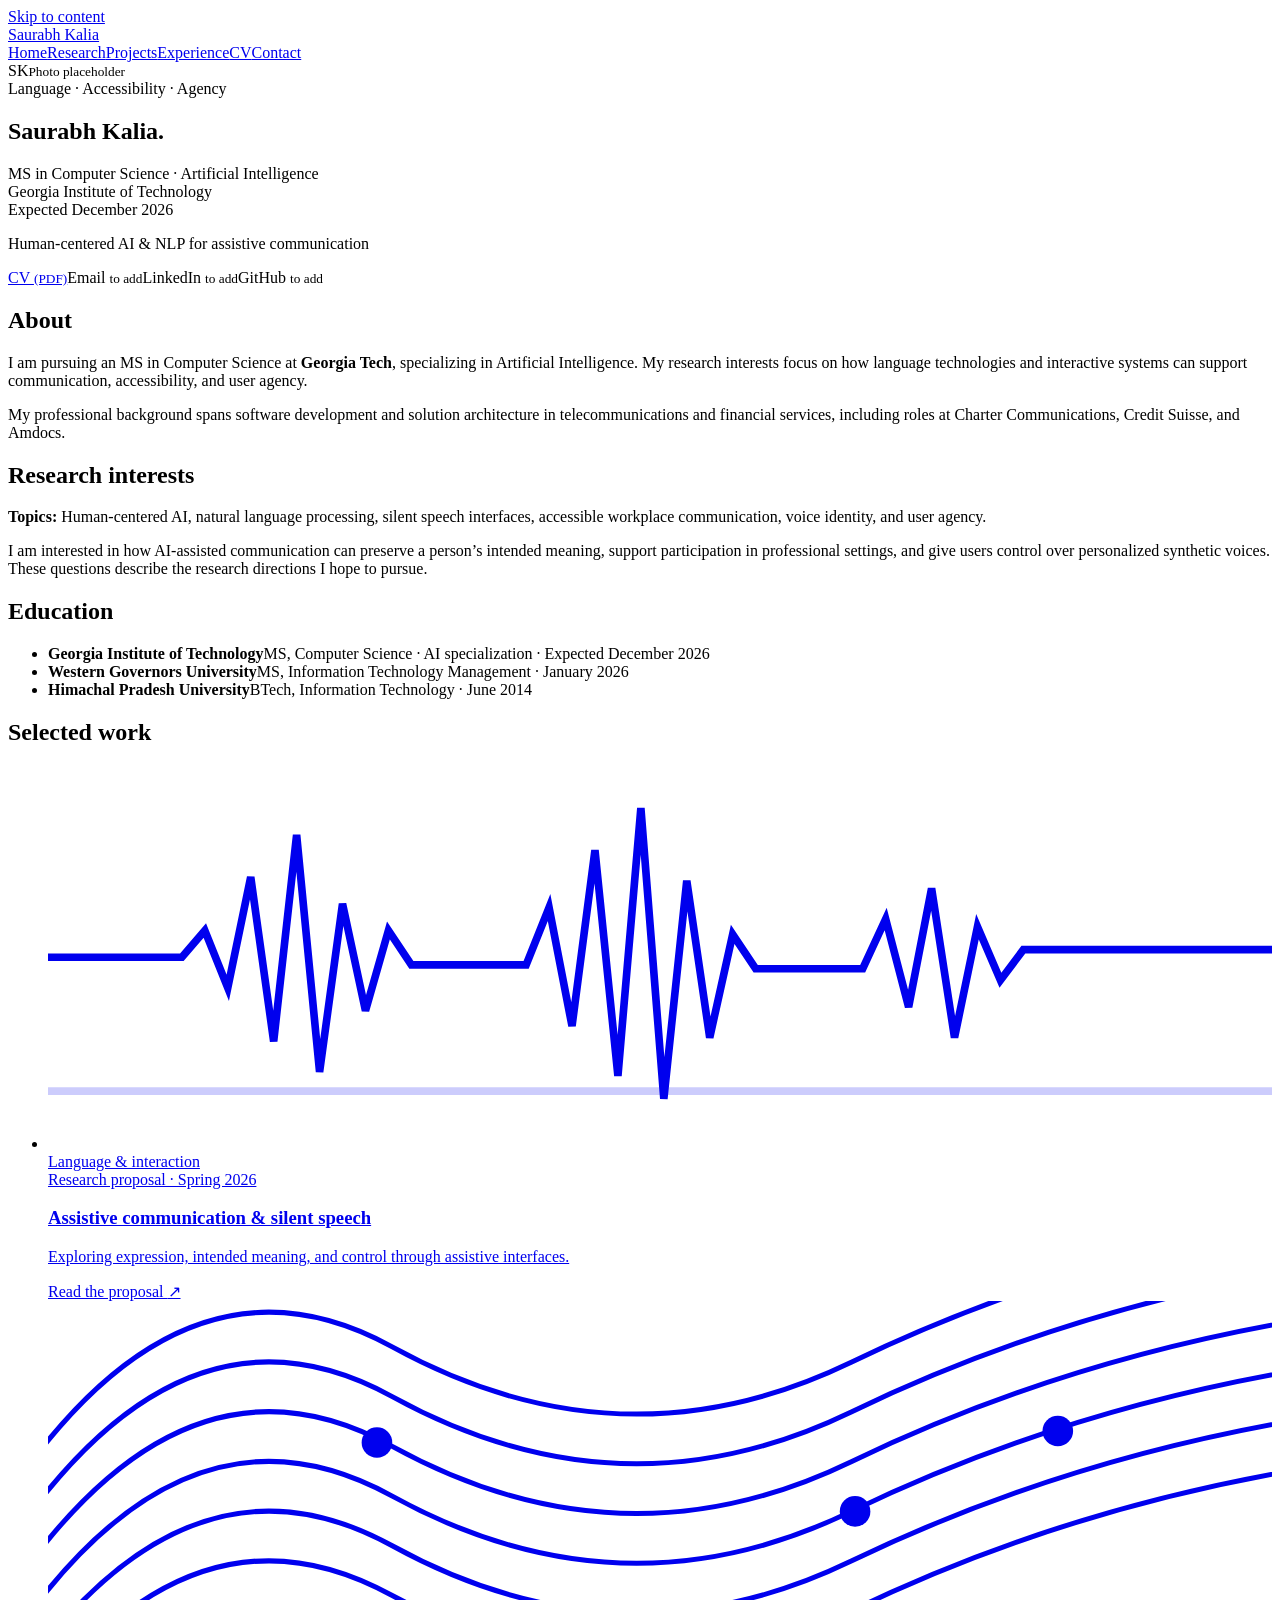
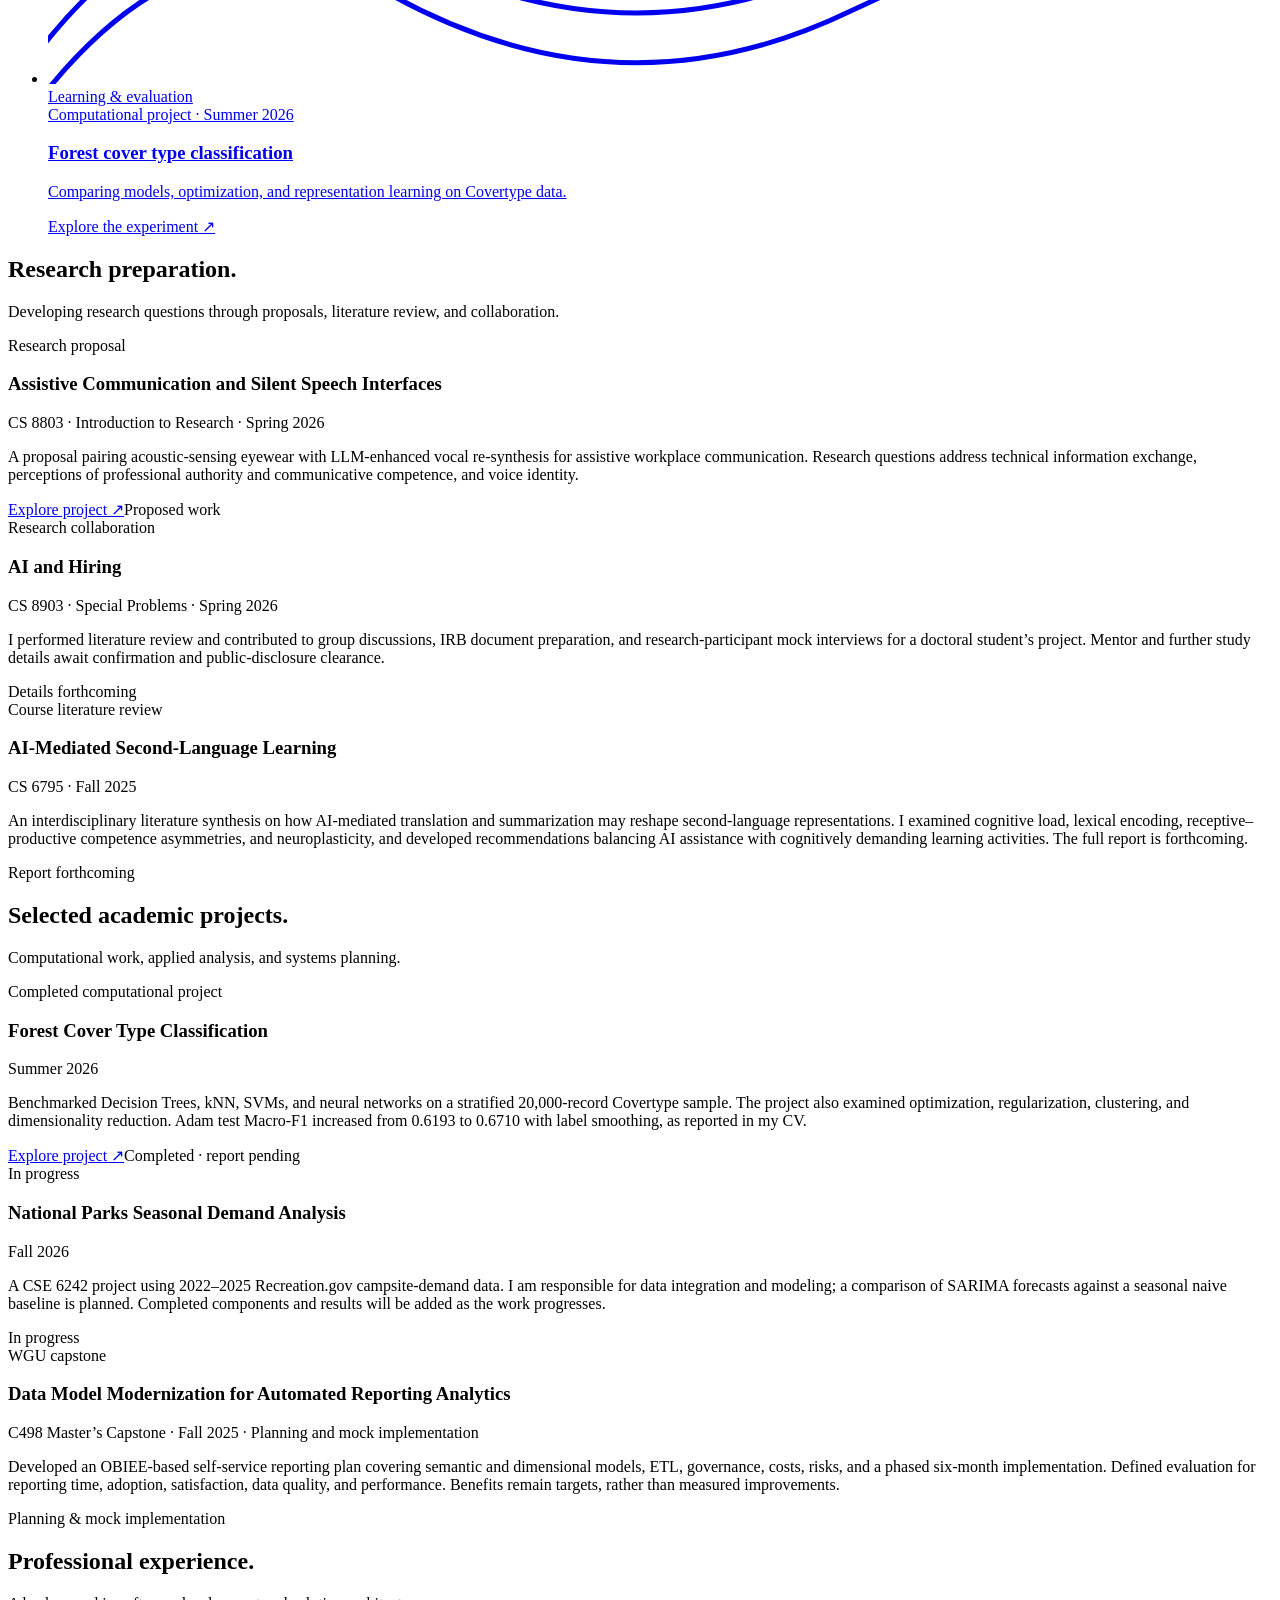
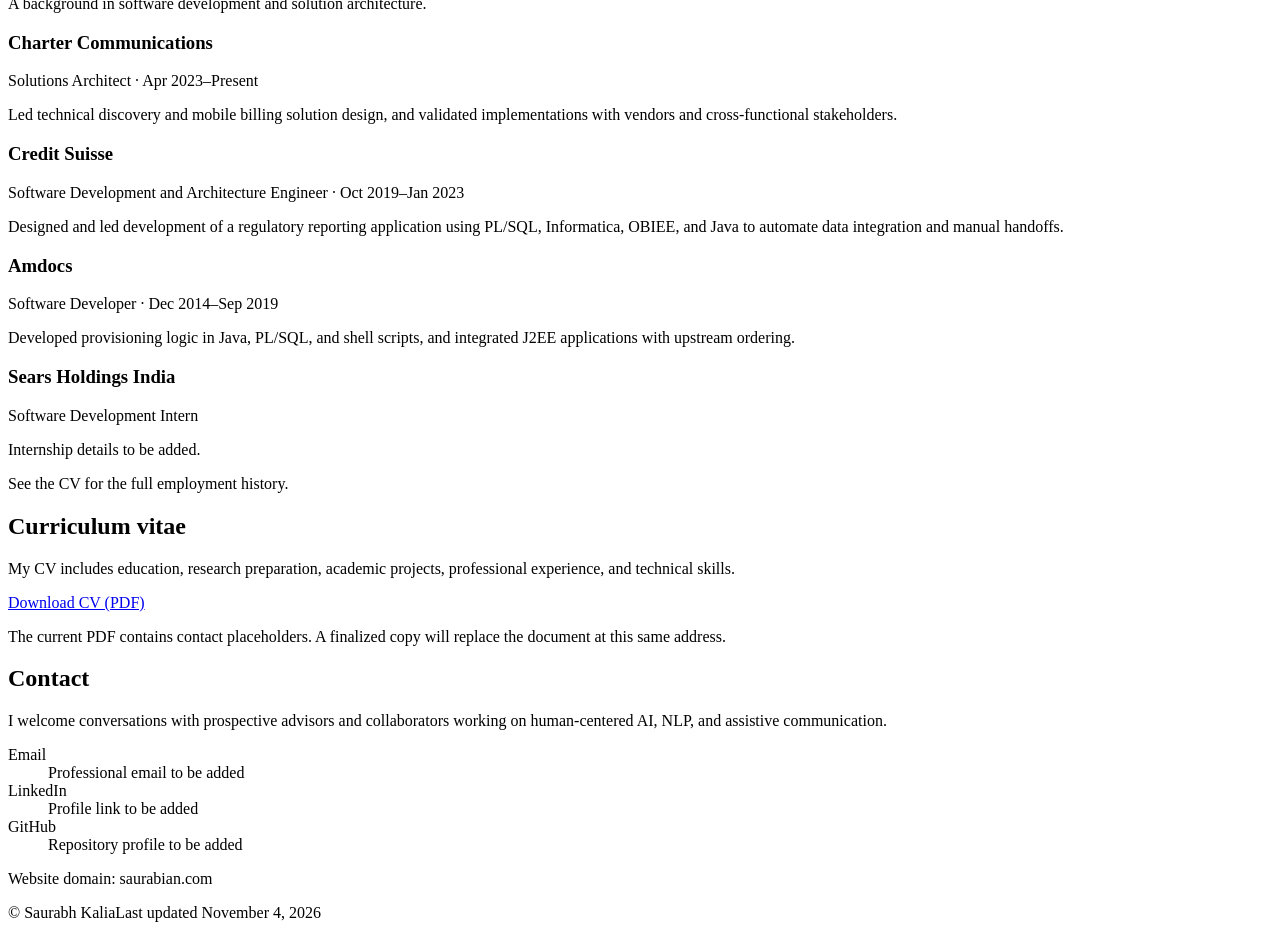
==== index.html @ f815bb1a "Add files via upload" ====
<!doctype html>
<html lang="en"><head><meta charset="utf-8"><meta name="viewport" content="width=device-width, initial-scale=1"><title>Saurabh Kalia | Human-centered AI &amp; NLP</title><meta name="description" content="Saurabh Kalia’s research interests, preparation, and academic projects in human-centered AI, NLP, and assistive communication."><meta name="theme-color" content="#216855"><meta property="og:title" content="Saurabh Kalia | Human-centered AI &amp; NLP"><meta property="og:description" content="Saurabh Kalia’s research interests, preparation, and academic projects in human-centered AI, NLP, and assistive communication."><link rel="canonical" href="https://saurabian.com/"><meta property="og:url" content="https://saurabian.com/"><meta property="og:type" content="website"><link rel="icon" href="./assets/favicon.svg" type="image/svg+xml"><link rel="stylesheet" href="./assets/academic.css"><script src="./assets/config.js" defer></script><script src="./assets/site.js" defer></script></head>
<body data-root="./"><a class="skip" href="#main">Skip to content</a><header><div class="shell"><a class="wordmark" href="#about">Saurabh Kalia</a><nav aria-label="Main navigation"><a href="#about" data-tab="about">Home</a><a href="#research" data-tab="research">Research</a><a href="#projects" data-tab="projects">Projects</a><a href="#experience" data-tab="experience">Experience</a><a href="#cv" data-tab="cv">CV</a><a href="#contact" data-tab="contact">Contact</a></nav></div></header><main id="main" class="shell">
<section class="profile" aria-label="Profile overview"><div class="portrait-placeholder" role="img" aria-label="SK monogram; professional photograph placeholder"><div class="orbit" aria-hidden="true"></div><span>SK</span><small>Photo placeholder</small></div><div><div class="profile-kicker">Language · Accessibility · Agency</div><h1>Saurabh Kalia<span class="name-dot" aria-hidden="true">.</span></h1><p class="affiliation">MS in Computer Science · Artificial Intelligence<br>Georgia Institute of Technology<br>Expected December 2026</p><p class="research-line">Human-centered AI &amp; NLP for assistive communication</p></div></section>
<div class="quick-links" aria-label="Profile links"><a href="./files/saurabh-kalia-cv.pdf" data-profile-link="cv">CV <small>(PDF)</small></a><a data-profile-link="email" hidden>Email</a><span data-contact-placeholder="email">Email <small>to add</small></span><a data-profile-link="linkedin" hidden>LinkedIn</a><span data-contact-placeholder="linkedin">LinkedIn <small>to add</small></span><a data-profile-link="github" hidden>GitHub</a><span data-contact-placeholder="github">GitHub <small>to add</small></span></div>
<section class="tab-panel" id="about" aria-labelledby="home-heading"><h2 class="visually-hidden" id="home-heading">About</h2><p>I am pursuing an MS in Computer Science at <strong>Georgia Tech</strong>, specializing in Artificial Intelligence. My research interests focus on how language technologies and interactive systems can support communication, accessibility, and user agency.</p><p>My professional background spans software development and solution architecture in telecommunications and financial services, including roles at Charter Communications, Credit Suisse, and Amdocs.</p><h2>Research interests</h2><p><strong>Topics:</strong> Human-centered AI, natural language processing, silent speech interfaces, accessible workplace communication, voice identity, and user agency.</p><p>I am interested in how AI-assisted communication can preserve a person’s intended meaning, support participation in professional settings, and give users control over personalized synthetic voices. These questions describe the research directions I hope to pursue.</p><h2>Education</h2><ul class="education-list"><li><strong>Georgia Institute of Technology</strong><span>MS, Computer Science · AI specialization · Expected December 2026</span></li><li><strong>Western Governors University</strong><span>MS, Information Technology Management · January 2026</span></li><li><strong>Himachal Pradesh University</strong><span>BTech, Information Technology · June 2014</span></li></ul><h2>Selected work</h2><ul class="selected-list"><li><a class="project-card" href="projects/assistive-communication.html"><div class="card-art communication-art"><svg viewBox="0 0 320 100" aria-hidden="true"><g fill="none" stroke="currentColor" stroke-width="2" stroke-linecap="round"><path d="M0 50H35L41 43 47 58 53 29 59 72 65 18 71 80 77 36 83 64 89 43 95 52H125L131 37 137 68 143 22 149 81 155 11 161 87 167 30 173 71 179 44 185 53H213L219 40 225 63 231 32 237 71 243 42 249 56 255 48H320"/><path d="M0 85H320" opacity=".2"/></g></svg><span class="art-caption">Language &amp; interaction</span></div><div class="card-body"><span class="card-kind">Research proposal · Spring 2026</span><h3>Assistive communication &amp; silent speech</h3><p>Exploring expression, intended meaning, and control through assistive interfaces.</p><span class="card-cta">Read the proposal <span aria-hidden="true">↗</span></span></div></a></li><li><a class="project-card" href="projects/forest-cover.html"><div class="card-art forest-art"><svg viewBox="0 0 320 100" aria-hidden="true"><g fill="none" stroke="currentColor" stroke-width="1.3"><path d="M-20 92Q30 5 90 38T210 42 340 3"/><path d="M-20 105Q30 18 90 51T210 55 340 16"/><path d="M-20 118Q30 31 90 64T210 68 340 29"/><path d="M-20 131Q30 44 90 77T210 81 340 42"/><path d="M-20 79Q30-8 90 25T210 29 340-10"/><path d="M-20 66Q30-21 90 12T210 16 340-23"/></g><g fill="currentColor"><circle cx="86" cy="37" r="4"/><circle cx="211" cy="55" r="4"/><circle cx="264" cy="34" r="4"/></g></svg><span class="art-caption">Learning &amp; evaluation</span></div><div class="card-body"><span class="card-kind">Computational project · Summer 2026</span><h3>Forest cover type classification</h3><p>Comparing models, optimization, and representation learning on Covertype data.</p><span class="card-cta">Explore the experiment <span aria-hidden="true">↗</span></span></div></a></li></ul></section>
<section class="tab-panel" id="research"><h2>Research preparation.</h2><p class="lead">Developing research questions through proposals, literature review, and collaboration.</p><article class="entry"><div class="label">Research proposal</div><h3>Assistive Communication and Silent Speech Interfaces</h3><p class="meta">CS 8803 · Introduction to Research · Spring 2026</p><p>A proposal pairing acoustic-sensing eyewear with LLM-enhanced vocal re-synthesis for assistive workplace communication. Research questions address technical information exchange, perceptions of professional authority and communicative competence, and voice identity.</p><div class="entry-bottom"><a class="text-link" href="projects/assistive-communication.html">Explore project <span aria-hidden="true">↗</span></a><span class="tag">Proposed work</span></div></article><article class="entry"><div class="label">Research collaboration</div><h3>AI and Hiring</h3><p class="meta">CS 8903 · Special Problems · Spring 2026</p><p>I performed literature review and contributed to group discussions, IRB document preparation, and research-participant mock interviews for a doctoral student’s project. Mentor and further study details await confirmation and public-disclosure clearance.</p><div class="entry-bottom"><span class="tag">Details forthcoming</span></div></article><article class="entry"><div class="label">Course literature review</div><h3>AI-Mediated Second-Language Learning</h3><p class="meta">CS 6795 · Fall 2025</p><p>An interdisciplinary literature synthesis on how AI-mediated translation and summarization may reshape second-language representations. I examined cognitive load, lexical encoding, receptive–productive competence asymmetries, and neuroplasticity, and developed recommendations balancing AI assistance with cognitively demanding learning activities. The full report is forthcoming.</p><div class="entry-bottom"><span class="tag">Report forthcoming</span></div></article></section><section class="tab-panel" id="projects"><h2>Selected academic projects.</h2><p class="lead">Computational work, applied analysis, and systems planning.</p><article class="entry"><div class="label">Completed computational project</div><h3>Forest Cover Type Classification</h3><p class="meta">Summer 2026</p><p>Benchmarked Decision Trees, kNN, SVMs, and neural networks on a stratified 20,000-record Covertype sample. The project also examined optimization, regularization, clustering, and dimensionality reduction. Adam test Macro-F1 increased from 0.6193 to 0.6710 with label smoothing, as reported in my CV.</p><div class="entry-bottom"><a class="text-link" href="projects/forest-cover.html">Explore project <span aria-hidden="true">↗</span></a><span class="tag">Completed · report pending</span></div></article><article class="entry"><div class="label">In progress</div><h3>National Parks Seasonal Demand Analysis</h3><p class="meta">Fall 2026</p><p>A CSE 6242 project using 2022–2025 Recreation.gov campsite-demand data. I am responsible for data integration and modeling; a comparison of SARIMA forecasts against a seasonal naive baseline is planned. Completed components and results will be added as the work progresses.</p><div class="entry-bottom"><span class="tag">In progress</span></div></article><article class="entry"><div class="label">WGU capstone</div><h3>Data Model Modernization for Automated Reporting Analytics</h3><p class="meta">C498 Master’s Capstone · Fall 2025 · Planning and mock implementation</p><p>Developed an OBIEE-based self-service reporting plan covering semantic and dimensional models, ETL, governance, costs, risks, and a phased six-month implementation. Defined evaluation for reporting time, adoption, satisfaction, data quality, and performance. Benefits remain targets, rather than measured improvements.</p><div class="entry-bottom"><span class="tag">Planning & mock implementation</span></div></article></section><section class="tab-panel" id="experience"><h2>Professional experience.</h2><p class="lead">A background in software development and solution architecture.</p><article class="experience"><div><h3>Charter Communications</h3><p>Solutions Architect · Apr 2023–Present</p></div><p>Led technical discovery and mobile billing solution design, and validated implementations with vendors and cross-functional stakeholders.</p></article><article class="experience"><div><h3>Credit Suisse</h3><p>Software Development and Architecture Engineer · Oct 2019–Jan 2023</p></div><p>Designed and led development of a regulatory reporting application using PL/SQL, Informatica, OBIEE, and Java to automate data integration and manual handoffs.</p></article><article class="experience"><div><h3>Amdocs</h3><p>Software Developer · Dec 2014–Sep 2019</p></div><p>Developed provisioning logic in Java, PL/SQL, and shell scripts, and integrated J2EE applications with upstream ordering.</p></article><article class="experience"><div><h3>Sears Holdings India</h3><p>Software Development Intern</p></div><p>Internship details to be added.</p></article><p class="meta">See the CV for the full employment history.</p></section>
<section class="tab-panel" id="cv"><h2>Curriculum vitae</h2><p>My CV includes education, research preparation, academic projects, professional experience, and technical skills.</p><p><a href="./files/saurabh-kalia-cv.pdf">Download CV (PDF)</a></p><p class="meta">The current PDF contains contact placeholders. A finalized copy will replace the document at this same address.</p></section>
<section class="tab-panel" id="contact"><h2>Contact</h2><p>I welcome conversations with prospective advisors and collaborators working on human-centered AI, NLP, and assistive communication.</p><dl class="contact-list"><div><dt>Email</dt><dd><a data-profile-link="email" hidden>Email me</a><span data-contact-placeholder="email">Professional email to be added</span></dd></div><div><dt>LinkedIn</dt><dd><a data-profile-link="linkedin" hidden>LinkedIn profile</a><span data-contact-placeholder="linkedin">Profile link to be added</span></dd></div><div><dt>GitHub</dt><dd><a data-profile-link="github" hidden>GitHub profile</a><span data-contact-placeholder="github">Repository profile to be added</span></dd></div></dl><p class="meta">Website domain: saurabian.com</p></section></main><footer><div class="shell footer-inner"><span>© Saurabh Kalia</span><span>Last updated <span data-updated>November 4, 2026</span></span></div></footer></body></html>
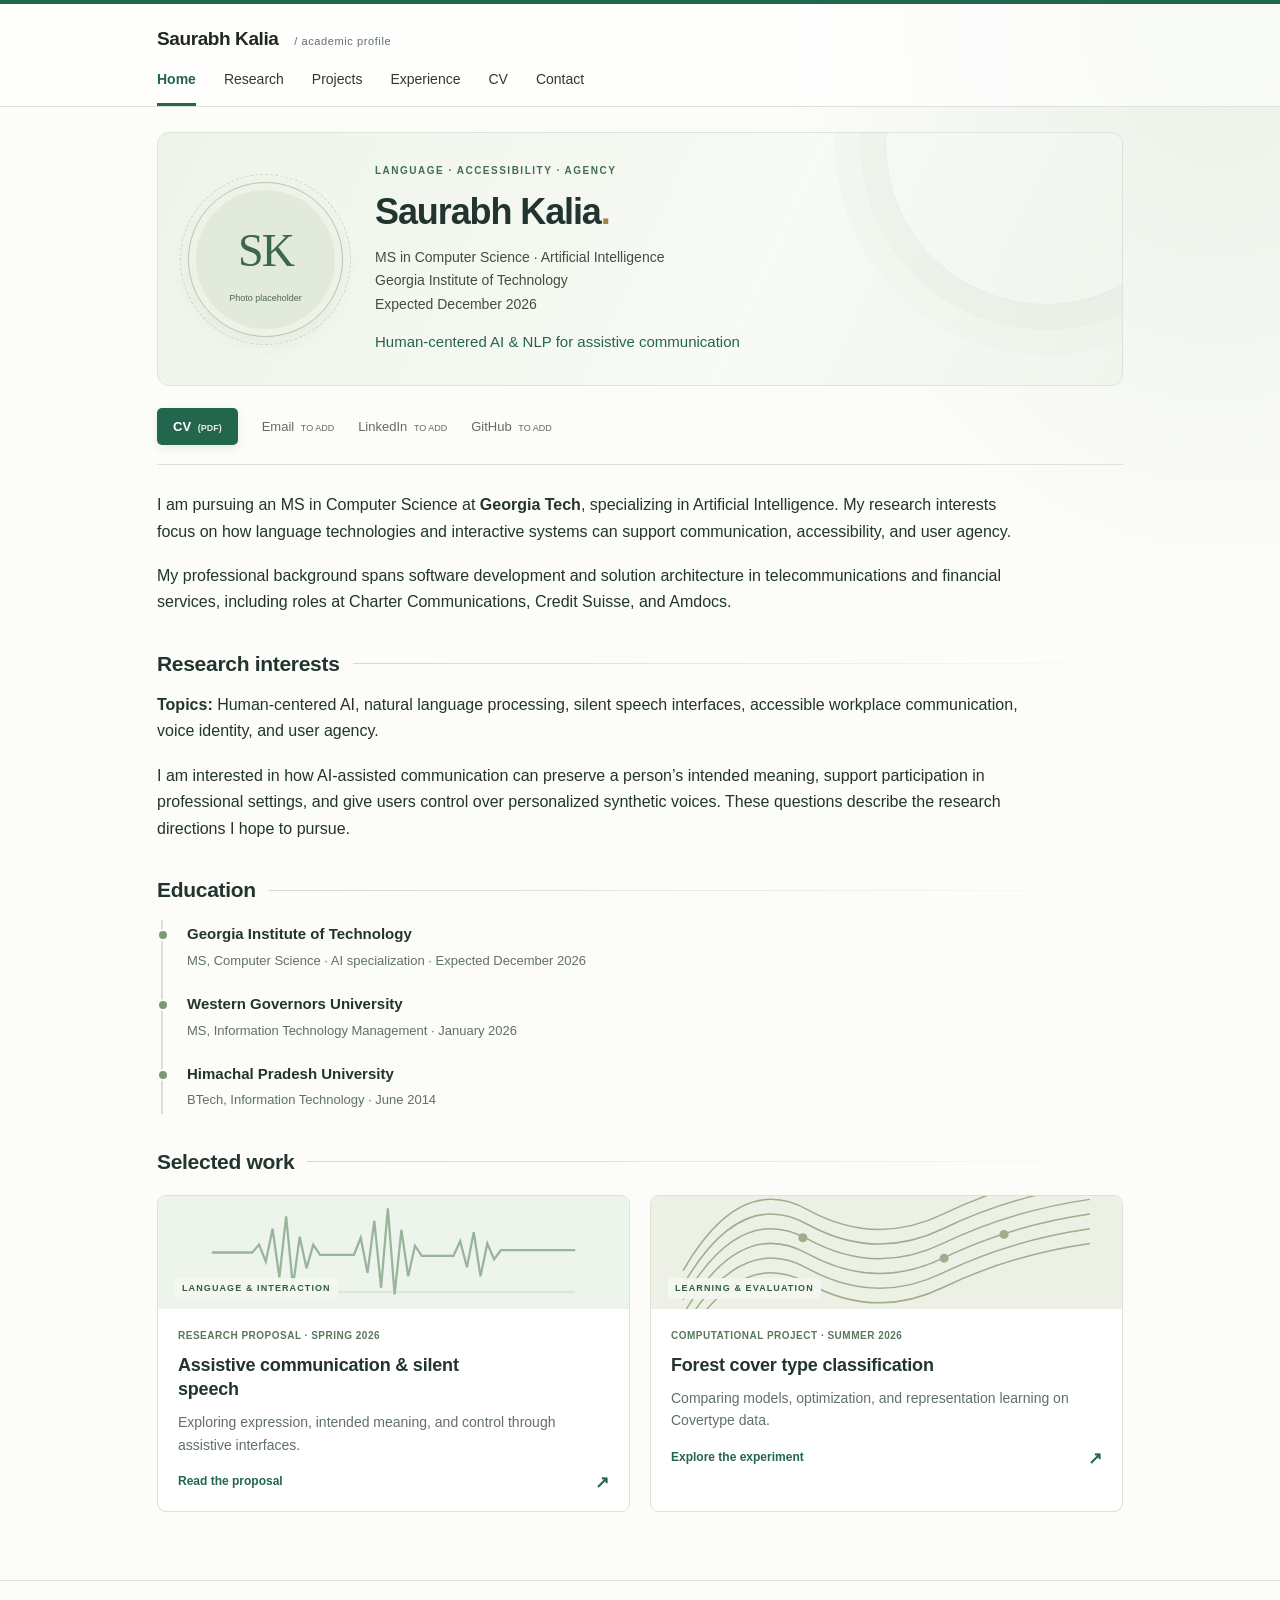
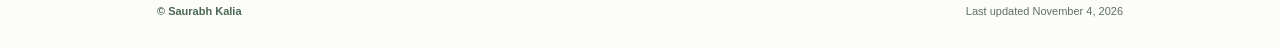
==== commit fcd41b83: "Website changes" ====
--- a/index.html
+++ b/index.html
@@ -1,9 +1,9 @@
 <!doctype html>
-<html lang="en"><head><meta charset="utf-8"><meta name="viewport" content="width=device-width, initial-scale=1"><title>Saurabh Kalia | Human-centered AI &amp; NLP</title><meta name="description" content="Saurabh Kalia’s research interests, preparation, and academic projects in human-centered AI, NLP, and assistive communication."><meta name="theme-color" content="#216855"><meta property="og:title" content="Saurabh Kalia | Human-centered AI &amp; NLP"><meta property="og:description" content="Saurabh Kalia’s research interests, preparation, and academic projects in human-centered AI, NLP, and assistive communication."><link rel="canonical" href="https://saurabian.com/"><meta property="og:url" content="https://saurabian.com/"><meta property="og:type" content="website"><link rel="icon" href="./assets/favicon.svg" type="image/svg+xml"><link rel="stylesheet" href="./assets/academic.css"><script src="./assets/config.js" defer></script><script src="./assets/site.js" defer></script></head>
+<html lang="en"><head><meta charset="utf-8"><meta name="viewport" content="width=device-width, initial-scale=1"><title>Saurabh Kalia | Human-centered AI &amp; NLP</title><meta name="description" content="Saurabh Kalia’s research interests, preparation, and academic projects in human-centered AI, NLP, and assistive communication."><meta name="theme-color" content="#216855"><meta property="og:title" content="Saurabh Kalia | Human-centered AI &amp; NLP"><meta property="og:description" content="Saurabh Kalia’s research interests, preparation, and academic projects in human-centered AI, NLP, and assistive communication."><meta property="og:type" content="website"><link rel="icon" href="./assets/favicon.svg" type="image/svg+xml"><link rel="stylesheet" href="./assets/academic.css"><script src="./assets/config.js" defer></script><script src="./assets/site.js" defer></script></head>
 <body data-root="./"><a class="skip" href="#main">Skip to content</a><header><div class="shell"><a class="wordmark" href="#about">Saurabh Kalia</a><nav aria-label="Main navigation"><a href="#about" data-tab="about">Home</a><a href="#research" data-tab="research">Research</a><a href="#projects" data-tab="projects">Projects</a><a href="#experience" data-tab="experience">Experience</a><a href="#cv" data-tab="cv">CV</a><a href="#contact" data-tab="contact">Contact</a></nav></div></header><main id="main" class="shell">
 <section class="profile" aria-label="Profile overview"><div class="portrait-placeholder" role="img" aria-label="SK monogram; professional photograph placeholder"><div class="orbit" aria-hidden="true"></div><span>SK</span><small>Photo placeholder</small></div><div><div class="profile-kicker">Language · Accessibility · Agency</div><h1>Saurabh Kalia<span class="name-dot" aria-hidden="true">.</span></h1><p class="affiliation">MS in Computer Science · Artificial Intelligence<br>Georgia Institute of Technology<br>Expected December 2026</p><p class="research-line">Human-centered AI &amp; NLP for assistive communication</p></div></section>
 <div class="quick-links" aria-label="Profile links"><a href="./files/saurabh-kalia-cv.pdf" data-profile-link="cv">CV <small>(PDF)</small></a><a data-profile-link="email" hidden>Email</a><span data-contact-placeholder="email">Email <small>to add</small></span><a data-profile-link="linkedin" hidden>LinkedIn</a><span data-contact-placeholder="linkedin">LinkedIn <small>to add</small></span><a data-profile-link="github" hidden>GitHub</a><span data-contact-placeholder="github">GitHub <small>to add</small></span></div>
 <section class="tab-panel" id="about" aria-labelledby="home-heading"><h2 class="visually-hidden" id="home-heading">About</h2><p>I am pursuing an MS in Computer Science at <strong>Georgia Tech</strong>, specializing in Artificial Intelligence. My research interests focus on how language technologies and interactive systems can support communication, accessibility, and user agency.</p><p>My professional background spans software development and solution architecture in telecommunications and financial services, including roles at Charter Communications, Credit Suisse, and Amdocs.</p><h2>Research interests</h2><p><strong>Topics:</strong> Human-centered AI, natural language processing, silent speech interfaces, accessible workplace communication, voice identity, and user agency.</p><p>I am interested in how AI-assisted communication can preserve a person’s intended meaning, support participation in professional settings, and give users control over personalized synthetic voices. These questions describe the research directions I hope to pursue.</p><h2>Education</h2><ul class="education-list"><li><strong>Georgia Institute of Technology</strong><span>MS, Computer Science · AI specialization · Expected December 2026</span></li><li><strong>Western Governors University</strong><span>MS, Information Technology Management · January 2026</span></li><li><strong>Himachal Pradesh University</strong><span>BTech, Information Technology · June 2014</span></li></ul><h2>Selected work</h2><ul class="selected-list"><li><a class="project-card" href="projects/assistive-communication.html"><div class="card-art communication-art"><svg viewBox="0 0 320 100" aria-hidden="true"><g fill="none" stroke="currentColor" stroke-width="2" stroke-linecap="round"><path d="M0 50H35L41 43 47 58 53 29 59 72 65 18 71 80 77 36 83 64 89 43 95 52H125L131 37 137 68 143 22 149 81 155 11 161 87 167 30 173 71 179 44 185 53H213L219 40 225 63 231 32 237 71 243 42 249 56 255 48H320"/><path d="M0 85H320" opacity=".2"/></g></svg><span class="art-caption">Language &amp; interaction</span></div><div class="card-body"><span class="card-kind">Research proposal · Spring 2026</span><h3>Assistive communication &amp; silent speech</h3><p>Exploring expression, intended meaning, and control through assistive interfaces.</p><span class="card-cta">Read the proposal <span aria-hidden="true">↗</span></span></div></a></li><li><a class="project-card" href="projects/forest-cover.html"><div class="card-art forest-art"><svg viewBox="0 0 320 100" aria-hidden="true"><g fill="none" stroke="currentColor" stroke-width="1.3"><path d="M-20 92Q30 5 90 38T210 42 340 3"/><path d="M-20 105Q30 18 90 51T210 55 340 16"/><path d="M-20 118Q30 31 90 64T210 68 340 29"/><path d="M-20 131Q30 44 90 77T210 81 340 42"/><path d="M-20 79Q30-8 90 25T210 29 340-10"/><path d="M-20 66Q30-21 90 12T210 16 340-23"/></g><g fill="currentColor"><circle cx="86" cy="37" r="4"/><circle cx="211" cy="55" r="4"/><circle cx="264" cy="34" r="4"/></g></svg><span class="art-caption">Learning &amp; evaluation</span></div><div class="card-body"><span class="card-kind">Computational project · Summer 2026</span><h3>Forest cover type classification</h3><p>Comparing models, optimization, and representation learning on Covertype data.</p><span class="card-cta">Explore the experiment <span aria-hidden="true">↗</span></span></div></a></li></ul></section>
 <section class="tab-panel" id="research"><h2>Research preparation.</h2><p class="lead">Developing research questions through proposals, literature review, and collaboration.</p><article class="entry"><div class="label">Research proposal</div><h3>Assistive Communication and Silent Speech Interfaces</h3><p class="meta">CS 8803 · Introduction to Research · Spring 2026</p><p>A proposal pairing acoustic-sensing eyewear with LLM-enhanced vocal re-synthesis for assistive workplace communication. Research questions address technical information exchange, perceptions of professional authority and communicative competence, and voice identity.</p><div class="entry-bottom"><a class="text-link" href="projects/assistive-communication.html">Explore project <span aria-hidden="true">↗</span></a><span class="tag">Proposed work</span></div></article><article class="entry"><div class="label">Research collaboration</div><h3>AI and Hiring</h3><p class="meta">CS 8903 · Special Problems · Spring 2026</p><p>I performed literature review and contributed to group discussions, IRB document preparation, and research-participant mock interviews for a doctoral student’s project. Mentor and further study details await confirmation and public-disclosure clearance.</p><div class="entry-bottom"><span class="tag">Details forthcoming</span></div></article><article class="entry"><div class="label">Course literature review</div><h3>AI-Mediated Second-Language Learning</h3><p class="meta">CS 6795 · Fall 2025</p><p>An interdisciplinary literature synthesis on how AI-mediated translation and summarization may reshape second-language representations. I examined cognitive load, lexical encoding, receptive–productive competence asymmetries, and neuroplasticity, and developed recommendations balancing AI assistance with cognitively demanding learning activities. The full report is forthcoming.</p><div class="entry-bottom"><span class="tag">Report forthcoming</span></div></article></section><section class="tab-panel" id="projects"><h2>Selected academic projects.</h2><p class="lead">Computational work, applied analysis, and systems planning.</p><article class="entry"><div class="label">Completed computational project</div><h3>Forest Cover Type Classification</h3><p class="meta">Summer 2026</p><p>Benchmarked Decision Trees, kNN, SVMs, and neural networks on a stratified 20,000-record Covertype sample. The project also examined optimization, regularization, clustering, and dimensionality reduction. Adam test Macro-F1 increased from 0.6193 to 0.6710 with label smoothing, as reported in my CV.</p><div class="entry-bottom"><a class="text-link" href="projects/forest-cover.html">Explore project <span aria-hidden="true">↗</span></a><span class="tag">Completed · report pending</span></div></article><article class="entry"><div class="label">In progress</div><h3>National Parks Seasonal Demand Analysis</h3><p class="meta">Fall 2026</p><p>A CSE 6242 project using 2022–2025 Recreation.gov campsite-demand data. I am responsible for data integration and modeling; a comparison of SARIMA forecasts against a seasonal naive baseline is planned. Completed components and results will be added as the work progresses.</p><div class="entry-bottom"><span class="tag">In progress</span></div></article><article class="entry"><div class="label">WGU capstone</div><h3>Data Model Modernization for Automated Reporting Analytics</h3><p class="meta">C498 Master’s Capstone · Fall 2025 · Planning and mock implementation</p><p>Developed an OBIEE-based self-service reporting plan covering semantic and dimensional models, ETL, governance, costs, risks, and a phased six-month implementation. Defined evaluation for reporting time, adoption, satisfaction, data quality, and performance. Benefits remain targets, rather than measured improvements.</p><div class="entry-bottom"><span class="tag">Planning & mock implementation</span></div></article></section><section class="tab-panel" id="experience"><h2>Professional experience.</h2><p class="lead">A background in software development and solution architecture.</p><article class="experience"><div><h3>Charter Communications</h3><p>Solutions Architect · Apr 2023–Present</p></div><p>Led technical discovery and mobile billing solution design, and validated implementations with vendors and cross-functional stakeholders.</p></article><article class="experience"><div><h3>Credit Suisse</h3><p>Software Development and Architecture Engineer · Oct 2019–Jan 2023</p></div><p>Designed and led development of a regulatory reporting application using PL/SQL, Informatica, OBIEE, and Java to automate data integration and manual handoffs.</p></article><article class="experience"><div><h3>Amdocs</h3><p>Software Developer · Dec 2014–Sep 2019</p></div><p>Developed provisioning logic in Java, PL/SQL, and shell scripts, and integrated J2EE applications with upstream ordering.</p></article><article class="experience"><div><h3>Sears Holdings India</h3><p>Software Development Intern</p></div><p>Internship details to be added.</p></article><p class="meta">See the CV for the full employment history.</p></section>
 <section class="tab-panel" id="cv"><h2>Curriculum vitae</h2><p>My CV includes education, research preparation, academic projects, professional experience, and technical skills.</p><p><a href="./files/saurabh-kalia-cv.pdf">Download CV (PDF)</a></p><p class="meta">The current PDF contains contact placeholders. A finalized copy will replace the document at this same address.</p></section>
-<section class="tab-panel" id="contact"><h2>Contact</h2><p>I welcome conversations with prospective advisors and collaborators working on human-centered AI, NLP, and assistive communication.</p><dl class="contact-list"><div><dt>Email</dt><dd><a data-profile-link="email" hidden>Email me</a><span data-contact-placeholder="email">Professional email to be added</span></dd></div><div><dt>LinkedIn</dt><dd><a data-profile-link="linkedin" hidden>LinkedIn profile</a><span data-contact-placeholder="linkedin">Profile link to be added</span></dd></div><div><dt>GitHub</dt><dd><a data-profile-link="github" hidden>GitHub profile</a><span data-contact-placeholder="github">Repository profile to be added</span></dd></div></dl><p class="meta">Website domain: saurabian.com</p></section></main><footer><div class="shell footer-inner"><span>© Saurabh Kalia</span><span>Last updated <span data-updated>November 4, 2026</span></span></div></footer></body></html>+<section class="tab-panel" id="contact"><h2>Contact</h2><p>I welcome conversations with prospective advisors and collaborators working on human-centered AI, NLP, and assistive communication.</p><dl class="contact-list"><div><dt>Email</dt><dd><a data-profile-link="email" hidden>Email me</a><span data-contact-placeholder="email">Professional email to be added</span></dd></div><div><dt>LinkedIn</dt><dd><a data-profile-link="linkedin" hidden>LinkedIn profile</a><span data-contact-placeholder="linkedin">Profile link to be added</span></dd></div><div><dt>GitHub</dt><dd><a data-profile-link="github" hidden>GitHub profile</a><span data-contact-placeholder="github">Repository profile to be added</span></dd></div></dl></section></main><footer><div class="shell footer-inner"><span>© Saurabh Kalia</span><span>Last updated <span data-updated>November 4, 2026</span></span></div></footer></body></html>
--- a/assets/academic.css
+++ b/assets/academic.css
@@ -0,0 +1,21 @@
+:root{--ink:#242a26;--muted:#606760;--green:#2c613b;--line:#d6e1d6;--wash:#f1f6eb}
+*{box-sizing:border-box}html{scroll-behavior:smooth;scroll-padding-top:20px}body{margin:0;background:#fff;color:var(--ink);font:16px/1.65 Arial,Helvetica,sans-serif}a{color:var(--green);text-underline-offset:3px}a:hover{color:#153c20}a:focus-visible{outline:3px solid #5b8354;outline-offset:5px}p{margin:0 0 18px}h1,h2,h3{line-height:1.35}h1{font-size:30px;margin:0 0 9px;font-weight:700}h2{font-size:21px;margin:30px 0 14px;padding-bottom:9px;border-bottom:1px solid var(--line)}h3{font-size:18px;margin:0 0 7px}strong{font-weight:600}.shell{max-width:1000px;padding:0 32px;margin:0 auto}header{border-bottom:1px solid #a9c7ad;padding:20px 0 0}.wordmark{display:inline-block;font-size:20px;font-weight:700;text-decoration:none;color:#202820;margin-bottom:14px}nav{display:flex;flex-wrap:wrap;gap:27px}nav a{font-size:16px;text-decoration:none;color:#303930;padding:0 0 12px;border-bottom:3px solid transparent}nav a.active{color:var(--green);border-color:var(--green);font-weight:600}nav a:hover{color:var(--green)}.profile{display:grid;grid-template-columns:142px 1fr;gap:30px;align-items:center;padding:32px 0 28px;border-bottom:1px solid var(--line)}.portrait-placeholder{height:168px;background:#f1f2ef;border:1px solid #dde2da;display:flex;flex-direction:column;justify-content:center;align-items:center;color:#7a8778}.portrait-placeholder span{font-size:40px;font-weight:400;letter-spacing:2px}.portrait-placeholder small{font-size:11px;color:#697667;margin-top:9px}.affiliation{line-height:1.6;margin:0;color:#424c42}.research-line{color:var(--green);margin:12px 0 0;font-size:15px}.quick-links{display:flex;flex-wrap:wrap;align-items:center;gap:26px;margin:22px 0 26px;padding:13px 18px;background:var(--wash);border:1px solid #dce8d0;border-radius:4px}.quick-links a{font-weight:600}.quick-links>span{color:#646c60;font-size:14px}.quick-links small{font-size:10px;text-transform:uppercase;margin-left:3px;color:#626b5b}.tab-panel{min-height:230px;padding:0 0 25px}.tab-panel>h2:first-child{margin-top:0}.education-list,.selected-list{padding:0;list-style:none}.education-list li,.selected-list li{margin:0 0 14px}.education-list span,.selected-list span{display:block;font-size:14px;color:var(--muted);margin-top:2px}.selected-list a{font-weight:600}.lead{color:var(--muted);font-size:16px}.meta{color:var(--muted);font-size:13px}.entry{padding:21px 0;border-bottom:1px solid #e0e6de}.entry:last-child{border:0}.entry p{margin:8px 0;font-size:15px}.entry .meta{font-size:13px}.label{font-size:11px;color:var(--green);font-weight:600;text-transform:uppercase;letter-spacing:.65px;margin-bottom:6px}.entry-bottom{display:flex;align-items:center;gap:16px;margin-top:12px}.text-link{font-size:14px}.tag{font-size:11px;color:#626e60;background:#f2f5ef;padding:3px 7px;border-radius:3px}.experience{padding:17px 0;border-bottom:1px solid #e0e6de}.experience p{font-size:15px;margin:8px 0}.experience h3{font-size:17px}.experience>div p{font-size:13px;color:var(--muted)}footer{border-top:1px solid var(--line);margin-top:20px;padding:21px 0 28px;font-size:12px;color:var(--muted)}.footer-inner{display:flex;justify-content:space-between;gap:14px}.contact-list>div{display:grid;grid-template-columns:100px 1fr;margin-bottom:14px}.contact-list dt{font-weight:600}.contact-list dd{margin:0;color:var(--muted)}.skip{position:absolute;left:20px;top:-100px;background:#fff;padding:10px;z-index:10}.skip:focus{top:8px}.visually-hidden{position:absolute;width:1px;height:1px;overflow:hidden;clip-path:inset(50%);white-space:nowrap}.project-hero{padding:30px 0 10px}.breadcrumb{font-size:13px}.project-hero .label{margin-top:25px!important}.project-hero h1{font-size:32px;max-width:800px}.project-facts{display:grid;grid-template-columns:repeat(3,1fr);gap:22px;padding:18px 0;border-top:1px solid var(--line);border-bottom:1px solid var(--line);margin:25px 0 0}.project-facts dt{color:var(--muted);font-size:11px;text-transform:uppercase}.project-facts dd{margin:5px 0 0;font-size:13px}.section{padding:10px 0}.section h2{margin-top:18px}.prose{max-width:820px}.notice{border-left:3px solid #7c9c70;background:#f4f7f0;padding:15px 18px;font-size:14px;margin:18px 0}.diagram{margin:22px 0;padding:22px;background:#f4f7f0;border:1px solid #dde6d7}.diagram figcaption{font-size:12px;color:var(--muted);margin-top:15px}.flow{display:grid;grid-template-columns:1fr 20px 1fr 20px 1fr;align-items:center;gap:8px}.flow-step{background:white;border:1px solid #cbd8c6;padding:16px 12px;font-size:14px}.flow-step small{display:block;color:var(--muted);font-size:12px}.flow-arrow{transform:rotate(-90deg);text-align:center;color:var(--green)}.research-table{width:100%;border-collapse:collapse;font-size:14px;margin:20px 0}.research-table th,.research-table td{padding:12px 10px;text-align:left;border-bottom:1px solid var(--line);vertical-align:top}.research-table th{color:var(--green);background:#f4f7f0}.next-page{margin:25px 0 40px;padding-top:20px;border-top:1px solid var(--line)}[hidden]{display:none!important}
+@media(max-width:600px){.shell{padding:0 20px}header{padding-top:16px}nav{gap:18px;row-gap:0}nav a{font-size:14px;padding-bottom:9px;margin-bottom:5px}.profile{grid-template-columns:104px 1fr;gap:19px;padding:24px 0}.portrait-placeholder{height:142px}.portrait-placeholder span{font-size:30px}.portrait-placeholder small{font-size:9px}h1{font-size:25px}.affiliation{font-size:13px}.research-line{font-size:13px}.quick-links{gap:18px;padding:12px 14px;margin:18px 0 24px}body{font-size:15px}h2{font-size:20px}.entry-bottom{flex-wrap:wrap}.project-hero h1{font-size:27px}.project-facts{grid-template-columns:1fr;gap:12px}.flow{grid-template-columns:1fr}.flow-arrow{transform:none}.footer-inner{flex-direction:column;gap:4px}.diagram{padding:14px}.research-table td,.research-table th{padding:10px 6px}.contact-list>div{grid-template-columns:80px 1fr}}
+@media(prefers-reduced-motion:reduce){html{scroll-behavior:auto}}
+@media print{header,.quick-links,.next-page,.portrait-placeholder{display:none}.profile{display:block}.tab-panel[hidden]{display:block!important}.shell{max-width:none}body{font-size:11pt}.tab-panel{min-height:0}.entry,.experience{break-inside:avoid}footer{margin-top:10px}}
+
+/* Visual refinement: warm paper, botanical color, and quiet technical motifs. */
+:root{--ink:#22342f;--muted:#607069;--green:#24654e;--line:#dbe4dc;--wash:#edf4ea}
+body{background:radial-gradient(ellipse at 95% 0%,#e9f0e7 0,transparent 430px),#fcfcf8;font-family:"Segoe UI",Arial,Helvetica,sans-serif;-webkit-font-smoothing:antialiased}
+header{border-top:4px solid #24654e;border-bottom:1px solid var(--line);background:#ffffffb8;padding-top:19px}.wordmark{font-size:19px;letter-spacing:-.4px}.wordmark:after{content:" / academic profile";font-size:11px;letter-spacing:.6px;color:var(--muted);font-weight:400;margin-left:12px}nav{gap:28px}nav a{font-size:14px;transition:color .18s,border-color .18s}.shell{max-width:1030px}
+.profile{margin-top:25px;padding:30px;grid-template-columns:155px 1fr;gap:32px;border:1px solid #dbe5dc;border-radius:12px;background:linear-gradient(115deg,#eef4e9,#f8faf5 62%,#f1f5ee);position:relative;overflow:hidden}.profile:after{content:"";position:absolute;right:-85px;top:-150px;width:320px;height:320px;border:1px solid #a6bba72e;border-radius:50%;box-shadow:0 0 0 25px #b5c8b516,0 0 0 50px #b5c8b511;pointer-events:none}.profile>div{position:relative;z-index:1}.profile h1{font-size:36px;letter-spacing:-1.1px;margin-bottom:9px}.name-dot{color:#a88142}.profile-kicker{font-size:10px;letter-spacing:1.5px;text-transform:uppercase;color:#426c57;margin-bottom:8px;font-weight:600}.affiliation{font-size:14px;line-height:1.7}.research-line{font-size:15px;font-weight:500;margin-top:13px;max-width:530px}
+.portrait-placeholder{height:155px;border-radius:50%;background:#e1eadb;border:1px solid #b7c9b2;box-shadow:inset 0 0 0 7px #edf3e7,0 7px 18px #334c3410;position:relative;color:#3c664d}.portrait-placeholder span{font-family:Georgia,serif;font-size:46px;letter-spacing:-2px}.portrait-placeholder small{font-size:9px;color:#50684f;margin-top:2px}.orbit{position:absolute;inset:-9px;border:1px dashed #9db49670;border-radius:50%}
+.quick-links{background:transparent;border:0;border-bottom:1px solid var(--line);border-radius:0;padding:0 0 19px;gap:24px;margin:22px 0 27px}.quick-links>a:first-child{background:var(--green);color:white;text-decoration:none;padding:8px 16px;border-radius:5px;font-size:13px;box-shadow:0 3px 8px #245b3617}.quick-links>a:first-child small{color:#e0eddd}.quick-links>a:first-child:hover{background:#194e39}.quick-links>span{font-size:13px}.quick-links small{font-size:9px}
+h2{font-size:21px;letter-spacing:-.3px;border-bottom:0;padding-bottom:0;margin-top:34px;display:flex;align-items:center;gap:13px}h2:after{content:"";height:1px;flex:1;background:linear-gradient(90deg,#ccdacf,transparent)}h3{letter-spacing:-.2px}.tab-panel{animation:panel-in .25s ease-out}.tab-panel>p{max-width:870px}.education-list{border-left:2px solid #d7e2d3;padding-left:20px;margin-left:4px}.education-list li{position:relative;padding:1px 0 3px 4px;margin-bottom:16px}.education-list li:before{content:"";position:absolute;left:-26px;top:9px;width:8px;height:8px;background:#7a9976;border:2px solid #fcfcf8;border-radius:50%;box-sizing:content-box}.education-list strong{font-size:15px}.education-list span{font-size:13px}
+.selected-list{display:grid;grid-template-columns:1fr 1fr;gap:20px;margin-top:19px}.selected-list li{margin:0;min-width:0}.project-card{display:block;height:100%;overflow:hidden;border:1px solid #d9e3d7;border-radius:9px;background:#fff;text-decoration:none;color:var(--ink);transition:transform .2s,box-shadow .2s,border-color .2s}.project-card:hover,.project-card:focus-visible{transform:translateY(-3px);box-shadow:0 8px 25px #24443412;border-color:#adc3a6;color:var(--ink)}.card-art{height:113px;position:relative;overflow:hidden;background:#edf4eb;color:#789c7b}.card-art svg{width:100%;height:100%;display:block;opacity:.72}.forest-art{background:#edf0e5;color:#85916b}.art-caption{position:absolute;left:17px;bottom:10px!important;font-size:9px!important;font-weight:600;text-transform:uppercase;letter-spacing:1.1px;color:#315c43!important;background:#f5f8f0e8;padding:3px 7px;border-radius:3px}.card-body{padding:19px 20px}.card-kind{font-size:10px!important;color:#59775e!important;margin:0 0 8px!important;text-transform:uppercase;letter-spacing:.5px}.card-body h3{font-size:18px;font-weight:600;line-height:1.35;max-width:310px}.card-body p{font-size:14px;line-height:1.6;font-weight:400;color:var(--muted);margin:10px 0 16px}.card-cta{font-size:12px!important;color:var(--green)!important;font-weight:600;display:flex!important;justify-content:space-between}.card-cta span{font-size:17px!important;color:var(--green)!important;line-height:1}
+.entry{border:1px solid #dde5da;border-radius:8px;padding:23px;margin:17px 0;background:#ffffffb5}.entry:last-child{border:1px solid #dde5da}.entry h3{font-size:19px;font-weight:600}.tag{border:1px solid #d9e4d2;border-radius:20px;padding:3px 10px;font-size:10px}.experience{position:relative;padding-left:19px;border-left:2px solid #dbe5d7;margin-left:4px}.experience:before{content:"";position:absolute;left:-5px;top:24px;width:8px;height:8px;background:#7e9c76;border-radius:50%}.project-hero{padding-top:34px}.project-hero h1{font-size:34px;letter-spacing:-.7px}.project-facts{background:#f0f5ed;padding:18px 20px;border-radius:7px;border:1px solid var(--line)}.notice,.diagram{border-radius:6px}.next-page a{font-weight:500}footer{font-size:11px;margin-top:27px}.footer-inner>span:first-child{font-weight:600;color:#4a6755}
+@keyframes panel-in{from{opacity:.5;transform:translateY(4px)}to{opacity:1;transform:translateY(0)}}
+@media(max-width:600px){.wordmark:after{font-size:9px;margin-left:9px}nav{gap:18px}.profile{margin-top:19px;padding:22px 18px;grid-template-columns:90px 1fr;gap:22px;border-radius:9px}.portrait-placeholder{height:90px}.portrait-placeholder span{font-size:31px}.portrait-placeholder small{font-size:7px}.orbit{inset:-6px}.profile h1{font-size:27px;letter-spacing:-.6px}.profile-kicker{font-size:8px;line-height:1.6;letter-spacing:.7px}.affiliation{font-size:12px}.research-line{font-size:12px;line-height:1.6;margin-top:10px}.quick-links{gap:16px;margin-top:18px}.quick-links>span{font-size:11px}.selected-list{grid-template-columns:1fr;gap:16px}.card-art{height:95px}.card-body{padding:17px 18px}.entry{padding:19px}.project-hero h1{font-size:28px}}
+@media(max-width:360px){.profile{grid-template-columns:1fr}.portrait-placeholder{width:90px}.profile h1{font-size:28px}}
+@media(prefers-reduced-motion:reduce){.tab-panel{animation:none}nav a,.project-card{transition:none}.project-card:hover,.project-card:focus-visible{transform:none}}
+@media print{body{background:white}.profile{background:white;padding:0;border:0}.profile:after{display:none}.profile h1{font-size:27pt}.selected-list{display:block}.project-card{border:0}.card-art{display:none}.entry{background:white;border:0}.profile-kicker{display:none}.tab-panel{animation:none}}
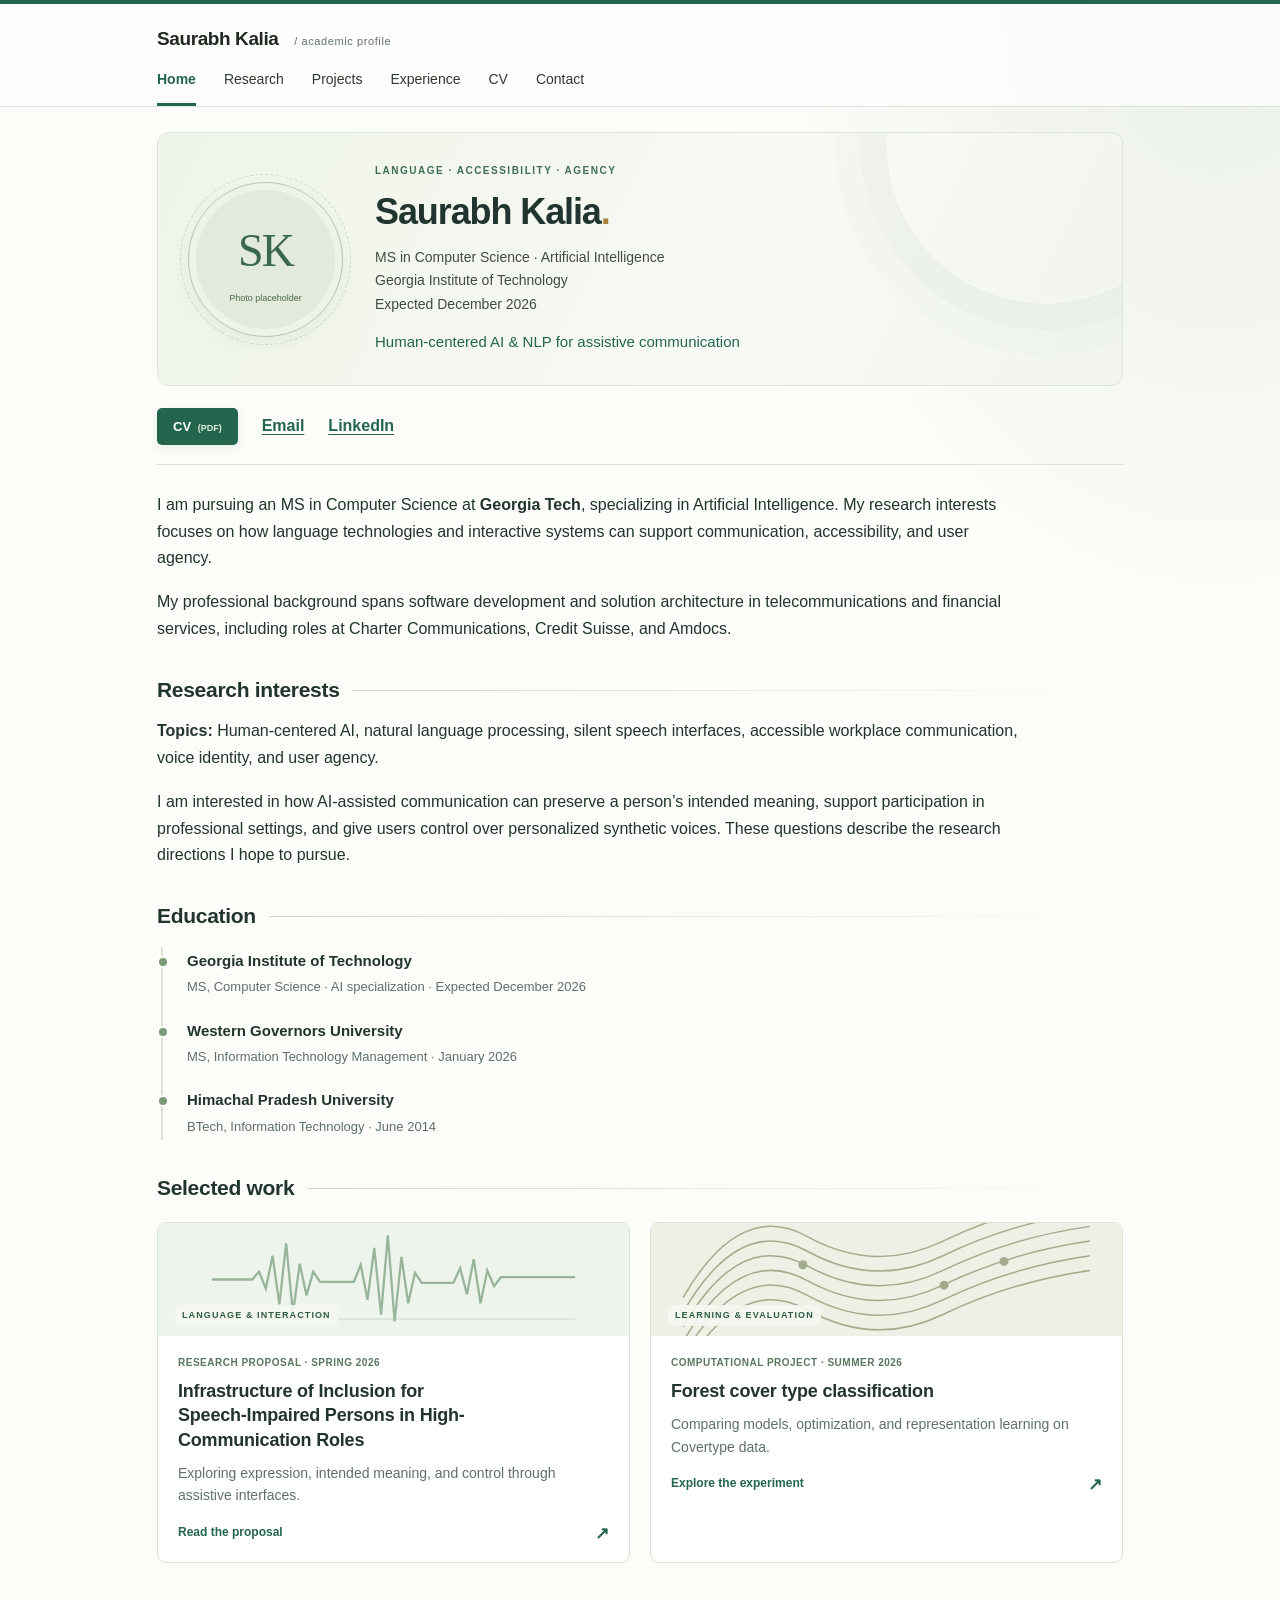
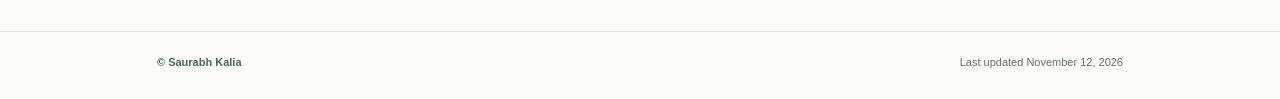
==== commit a06261cc: "Website changes" ====
--- a/index.html
+++ b/index.html
@@ -2,8 +2,8 @@
 <html lang="en"><head><meta charset="utf-8"><meta name="viewport" content="width=device-width, initial-scale=1"><title>Saurabh Kalia | Human-centered AI &amp; NLP</title><meta name="description" content="Saurabh Kalia’s research interests, preparation, and academic projects in human-centered AI, NLP, and assistive communication."><meta name="theme-color" content="#216855"><meta property="og:title" content="Saurabh Kalia | Human-centered AI &amp; NLP"><meta property="og:description" content="Saurabh Kalia’s research interests, preparation, and academic projects in human-centered AI, NLP, and assistive communication."><meta property="og:type" content="website"><link rel="icon" href="./assets/favicon.svg" type="image/svg+xml"><link rel="stylesheet" href="./assets/academic.css"><script src="./assets/config.js" defer></script><script src="./assets/site.js" defer></script></head>
 <body data-root="./"><a class="skip" href="#main">Skip to content</a><header><div class="shell"><a class="wordmark" href="#about">Saurabh Kalia</a><nav aria-label="Main navigation"><a href="#about" data-tab="about">Home</a><a href="#research" data-tab="research">Research</a><a href="#projects" data-tab="projects">Projects</a><a href="#experience" data-tab="experience">Experience</a><a href="#cv" data-tab="cv">CV</a><a href="#contact" data-tab="contact">Contact</a></nav></div></header><main id="main" class="shell">
 <section class="profile" aria-label="Profile overview"><div class="portrait-placeholder" role="img" aria-label="SK monogram; professional photograph placeholder"><div class="orbit" aria-hidden="true"></div><span>SK</span><small>Photo placeholder</small></div><div><div class="profile-kicker">Language · Accessibility · Agency</div><h1>Saurabh Kalia<span class="name-dot" aria-hidden="true">.</span></h1><p class="affiliation">MS in Computer Science · Artificial Intelligence<br>Georgia Institute of Technology<br>Expected December 2026</p><p class="research-line">Human-centered AI &amp; NLP for assistive communication</p></div></section>
-<div class="quick-links" aria-label="Profile links"><a href="./files/saurabh-kalia-cv.pdf" data-profile-link="cv">CV <small>(PDF)</small></a><a data-profile-link="email" hidden>Email</a><span data-contact-placeholder="email">Email <small>to add</small></span><a data-profile-link="linkedin" hidden>LinkedIn</a><span data-contact-placeholder="linkedin">LinkedIn <small>to add</small></span><a data-profile-link="github" hidden>GitHub</a><span data-contact-placeholder="github">GitHub <small>to add</small></span></div>
-<section class="tab-panel" id="about" aria-labelledby="home-heading"><h2 class="visually-hidden" id="home-heading">About</h2><p>I am pursuing an MS in Computer Science at <strong>Georgia Tech</strong>, specializing in Artificial Intelligence. My research interests focus on how language technologies and interactive systems can support communication, accessibility, and user agency.</p><p>My professional background spans software development and solution architecture in telecommunications and financial services, including roles at Charter Communications, Credit Suisse, and Amdocs.</p><h2>Research interests</h2><p><strong>Topics:</strong> Human-centered AI, natural language processing, silent speech interfaces, accessible workplace communication, voice identity, and user agency.</p><p>I am interested in how AI-assisted communication can preserve a person’s intended meaning, support participation in professional settings, and give users control over personalized synthetic voices. These questions describe the research directions I hope to pursue.</p><h2>Education</h2><ul class="education-list"><li><strong>Georgia Institute of Technology</strong><span>MS, Computer Science · AI specialization · Expected December 2026</span></li><li><strong>Western Governors University</strong><span>MS, Information Technology Management · January 2026</span></li><li><strong>Himachal Pradesh University</strong><span>BTech, Information Technology · June 2014</span></li></ul><h2>Selected work</h2><ul class="selected-list"><li><a class="project-card" href="projects/assistive-communication.html"><div class="card-art communication-art"><svg viewBox="0 0 320 100" aria-hidden="true"><g fill="none" stroke="currentColor" stroke-width="2" stroke-linecap="round"><path d="M0 50H35L41 43 47 58 53 29 59 72 65 18 71 80 77 36 83 64 89 43 95 52H125L131 37 137 68 143 22 149 81 155 11 161 87 167 30 173 71 179 44 185 53H213L219 40 225 63 231 32 237 71 243 42 249 56 255 48H320"/><path d="M0 85H320" opacity=".2"/></g></svg><span class="art-caption">Language &amp; interaction</span></div><div class="card-body"><span class="card-kind">Research proposal · Spring 2026</span><h3>Assistive communication &amp; silent speech</h3><p>Exploring expression, intended meaning, and control through assistive interfaces.</p><span class="card-cta">Read the proposal <span aria-hidden="true">↗</span></span></div></a></li><li><a class="project-card" href="projects/forest-cover.html"><div class="card-art forest-art"><svg viewBox="0 0 320 100" aria-hidden="true"><g fill="none" stroke="currentColor" stroke-width="1.3"><path d="M-20 92Q30 5 90 38T210 42 340 3"/><path d="M-20 105Q30 18 90 51T210 55 340 16"/><path d="M-20 118Q30 31 90 64T210 68 340 29"/><path d="M-20 131Q30 44 90 77T210 81 340 42"/><path d="M-20 79Q30-8 90 25T210 29 340-10"/><path d="M-20 66Q30-21 90 12T210 16 340-23"/></g><g fill="currentColor"><circle cx="86" cy="37" r="4"/><circle cx="211" cy="55" r="4"/><circle cx="264" cy="34" r="4"/></g></svg><span class="art-caption">Learning &amp; evaluation</span></div><div class="card-body"><span class="card-kind">Computational project · Summer 2026</span><h3>Forest cover type classification</h3><p>Comparing models, optimization, and representation learning on Covertype data.</p><span class="card-cta">Explore the experiment <span aria-hidden="true">↗</span></span></div></a></li></ul></section>
-<section class="tab-panel" id="research"><h2>Research preparation.</h2><p class="lead">Developing research questions through proposals, literature review, and collaboration.</p><article class="entry"><div class="label">Research proposal</div><h3>Assistive Communication and Silent Speech Interfaces</h3><p class="meta">CS 8803 · Introduction to Research · Spring 2026</p><p>A proposal pairing acoustic-sensing eyewear with LLM-enhanced vocal re-synthesis for assistive workplace communication. Research questions address technical information exchange, perceptions of professional authority and communicative competence, and voice identity.</p><div class="entry-bottom"><a class="text-link" href="projects/assistive-communication.html">Explore project <span aria-hidden="true">↗</span></a><span class="tag">Proposed work</span></div></article><article class="entry"><div class="label">Research collaboration</div><h3>AI and Hiring</h3><p class="meta">CS 8903 · Special Problems · Spring 2026</p><p>I performed literature review and contributed to group discussions, IRB document preparation, and research-participant mock interviews for a doctoral student’s project. Mentor and further study details await confirmation and public-disclosure clearance.</p><div class="entry-bottom"><span class="tag">Details forthcoming</span></div></article><article class="entry"><div class="label">Course literature review</div><h3>AI-Mediated Second-Language Learning</h3><p class="meta">CS 6795 · Fall 2025</p><p>An interdisciplinary literature synthesis on how AI-mediated translation and summarization may reshape second-language representations. I examined cognitive load, lexical encoding, receptive–productive competence asymmetries, and neuroplasticity, and developed recommendations balancing AI assistance with cognitively demanding learning activities. The full report is forthcoming.</p><div class="entry-bottom"><span class="tag">Report forthcoming</span></div></article></section><section class="tab-panel" id="projects"><h2>Selected academic projects.</h2><p class="lead">Computational work, applied analysis, and systems planning.</p><article class="entry"><div class="label">Completed computational project</div><h3>Forest Cover Type Classification</h3><p class="meta">Summer 2026</p><p>Benchmarked Decision Trees, kNN, SVMs, and neural networks on a stratified 20,000-record Covertype sample. The project also examined optimization, regularization, clustering, and dimensionality reduction. Adam test Macro-F1 increased from 0.6193 to 0.6710 with label smoothing, as reported in my CV.</p><div class="entry-bottom"><a class="text-link" href="projects/forest-cover.html">Explore project <span aria-hidden="true">↗</span></a><span class="tag">Completed · report pending</span></div></article><article class="entry"><div class="label">In progress</div><h3>National Parks Seasonal Demand Analysis</h3><p class="meta">Fall 2026</p><p>A CSE 6242 project using 2022–2025 Recreation.gov campsite-demand data. I am responsible for data integration and modeling; a comparison of SARIMA forecasts against a seasonal naive baseline is planned. Completed components and results will be added as the work progresses.</p><div class="entry-bottom"><span class="tag">In progress</span></div></article><article class="entry"><div class="label">WGU capstone</div><h3>Data Model Modernization for Automated Reporting Analytics</h3><p class="meta">C498 Master’s Capstone · Fall 2025 · Planning and mock implementation</p><p>Developed an OBIEE-based self-service reporting plan covering semantic and dimensional models, ETL, governance, costs, risks, and a phased six-month implementation. Defined evaluation for reporting time, adoption, satisfaction, data quality, and performance. Benefits remain targets, rather than measured improvements.</p><div class="entry-bottom"><span class="tag">Planning & mock implementation</span></div></article></section><section class="tab-panel" id="experience"><h2>Professional experience.</h2><p class="lead">A background in software development and solution architecture.</p><article class="experience"><div><h3>Charter Communications</h3><p>Solutions Architect · Apr 2023–Present</p></div><p>Led technical discovery and mobile billing solution design, and validated implementations with vendors and cross-functional stakeholders.</p></article><article class="experience"><div><h3>Credit Suisse</h3><p>Software Development and Architecture Engineer · Oct 2019–Jan 2023</p></div><p>Designed and led development of a regulatory reporting application using PL/SQL, Informatica, OBIEE, and Java to automate data integration and manual handoffs.</p></article><article class="experience"><div><h3>Amdocs</h3><p>Software Developer · Dec 2014–Sep 2019</p></div><p>Developed provisioning logic in Java, PL/SQL, and shell scripts, and integrated J2EE applications with upstream ordering.</p></article><article class="experience"><div><h3>Sears Holdings India</h3><p>Software Development Intern</p></div><p>Internship details to be added.</p></article><p class="meta">See the CV for the full employment history.</p></section>
-<section class="tab-panel" id="cv"><h2>Curriculum vitae</h2><p>My CV includes education, research preparation, academic projects, professional experience, and technical skills.</p><p><a href="./files/saurabh-kalia-cv.pdf">Download CV (PDF)</a></p><p class="meta">The current PDF contains contact placeholders. A finalized copy will replace the document at this same address.</p></section>
-<section class="tab-panel" id="contact"><h2>Contact</h2><p>I welcome conversations with prospective advisors and collaborators working on human-centered AI, NLP, and assistive communication.</p><dl class="contact-list"><div><dt>Email</dt><dd><a data-profile-link="email" hidden>Email me</a><span data-contact-placeholder="email">Professional email to be added</span></dd></div><div><dt>LinkedIn</dt><dd><a data-profile-link="linkedin" hidden>LinkedIn profile</a><span data-contact-placeholder="linkedin">Profile link to be added</span></dd></div><div><dt>GitHub</dt><dd><a data-profile-link="github" hidden>GitHub profile</a><span data-contact-placeholder="github">Repository profile to be added</span></dd></div></dl></section></main><footer><div class="shell footer-inner"><span>© Saurabh Kalia</span><span>Last updated <span data-updated>November 4, 2026</span></span></div></footer></body></html>+<div class="quick-links" aria-label="Profile links"><a href="./files/saurabh-kalia-cv.pdf" data-profile-link="cv">CV <small>(PDF)</small></a><a data-profile-link="email" hidden>Email</a><span data-contact-placeholder="email">Email <small>saurabh.kalia@yahoo.com</small></span><a data-profile-link="linkedin" hidden>LinkedIn</a><span data-contact-placeholder="linkedin">LinkedIn <small>https://linkedin.com/in/saurabhkalia</small></span></div>
+<section class="tab-panel" id="about" aria-labelledby="home-heading"><h2 class="visually-hidden" id="home-heading">About</h2><p>I am pursuing an MS in Computer Science at <strong>Georgia Tech</strong>, specializing in Artificial Intelligence. My research interests focuses on how language technologies and interactive systems can support communication, accessibility, and user agency.</p><p>My professional background spans software development and solution architecture in telecommunications and financial services, including roles at Charter Communications, Credit Suisse, and Amdocs.</p><h2>Research interests</h2><p><strong>Topics:</strong> Human-centered AI, natural language processing, silent speech interfaces, accessible workplace communication, voice identity, and user agency.</p><p>I am interested in how AI-assisted communication can preserve a person’s intended meaning, support participation in professional settings, and give users control over personalized synthetic voices. These questions describe the research directions I hope to pursue.</p><h2>Education</h2><ul class="education-list"><li><strong>Georgia Institute of Technology</strong><span>MS, Computer Science · AI specialization · Expected December 2026</span></li><li><strong>Western Governors University</strong><span>MS, Information Technology Management · January 2026</span></li><li><strong>Himachal Pradesh University</strong><span>BTech, Information Technology · June 2014</span></li></ul><h2>Selected work</h2><ul class="selected-list"><li><a class="project-card" href="projects/assistive-communication.html"><div class="card-art communication-art"><svg viewBox="0 0 320 100" aria-hidden="true"><g fill="none" stroke="currentColor" stroke-width="2" stroke-linecap="round"><path d="M0 50H35L41 43 47 58 53 29 59 72 65 18 71 80 77 36 83 64 89 43 95 52H125L131 37 137 68 143 22 149 81 155 11 161 87 167 30 173 71 179 44 185 53H213L219 40 225 63 231 32 237 71 243 42 249 56 255 48H320"/><path d="M0 85H320" opacity=".2"/></g></svg><span class="art-caption">Language &amp; interaction</span></div><div class="card-body"><span class="card-kind">Research proposal · Spring 2026</span><h3>Infrastructure of Inclusion for Speech-Impaired Persons in High-Communication Roles</h3><p>Exploring expression, intended meaning, and control through assistive interfaces.</p><span class="card-cta">Read the proposal <span aria-hidden="true">↗</span></span></div></a></li><li><a class="project-card" href="projects/forest-cover.html"><div class="card-art forest-art"><svg viewBox="0 0 320 100" aria-hidden="true"><g fill="none" stroke="currentColor" stroke-width="1.3"><path d="M-20 92Q30 5 90 38T210 42 340 3"/><path d="M-20 105Q30 18 90 51T210 55 340 16"/><path d="M-20 118Q30 31 90 64T210 68 340 29"/><path d="M-20 131Q30 44 90 77T210 81 340 42"/><path d="M-20 79Q30-8 90 25T210 29 340-10"/><path d="M-20 66Q30-21 90 12T210 16 340-23"/></g><g fill="currentColor"><circle cx="86" cy="37" r="4"/><circle cx="211" cy="55" r="4"/><circle cx="264" cy="34" r="4"/></g></svg><span class="art-caption">Learning &amp; evaluation</span></div><div class="card-body"><span class="card-kind">Computational project · Summer 2026</span><h3>Forest cover type classification</h3><p>Comparing models, optimization, and representation learning on Covertype data.</p><span class="card-cta">Explore the experiment <span aria-hidden="true">↗</span></span></div></a></li></ul></section>
+<section class="tab-panel" id="research"><h2>Research preparation.</h2><p class="lead">Developing research questions through proposals, literature review, and collaboration.</p><article class="entry"><div class="label">Research proposal</div><h3>Assistive Communication and Silent Speech Interfaces</h3><p class="meta">CS 8803 · Introduction to Research · Spring 2026</p><p>A proposal pairing acoustic-sensing eyewear with LLM-enhanced vocal re-synthesis for assistive workplace communication. Research questions address technical information exchange, perceptions of professional authority and communicative competence, and voice identity.</p><div class="entry-bottom"><a class="text-link" href="projects/assistive-communication.html">Explore project <span aria-hidden="true">↗</span></a><span class="tag">Proposed work</span></div></article><article class="entry"><div class="label">Research collaboration</div><h3>AI and Hiring</h3><p class="meta">CS 8903 · Special Problems · Spring 2026</p><p>I performed literature review and contributed to group discussions, IRB document preparation, and research-participant mock interviews for a doctoral student’s project. Mentor and further study details await confirmation and public-disclosure clearance.</p><div class="entry-bottom"><span class="tag">Details forthcoming</span></div></article><article class="entry"><div class="label">Course literature review</div><h3>AI-Mediated Second-Language Learning</h3><p class="meta">CS 6795 · Cognitive Science· Fall 2025</p><p>An interdisciplinary literature synthesis on how AI-mediated translation and summarization may reshape second-language representations. I examined cognitive load, lexical encoding, receptive–productive competence asymmetries, and neuroplasticity, and developed recommendations balancing AI assistance with cognitively demanding learning activities. The full report is forthcoming.</p><div class="entry-bottom"><span class="tag">Report forthcoming</span></div></article></section><section class="tab-panel" id="projects"><h2>Selected academic projects.</h2><p class="lead">Computational work, applied analysis, and systems planning.</p><article class="entry"><div class="label">Completed computational project</div><h3>Forest Cover Type Classification</h3><p class="meta">Summer 2026</p><p>Benchmarked Decision Trees, kNN, SVMs, and neural networks on a stratified 20,000-record Covertype sample. The project also examined optimization, regularization, clustering, and dimensionality reduction. Adam test Macro-F1 increased from 0.6193 to 0.6710 with label smoothing, as reported in my CV.</p><div class="entry-bottom"><a class="text-link" href="projects/forest-cover.html">Explore project <span aria-hidden="true">↗</span></a><span class="tag">Completed · report pending</span></div></article><article class="entry"><div class="label">In progress</div><h3>National Parks Seasonal Demand Analysis</h3><p class="meta">Fall 2026</p><p>A CSE 6242 project using 2022–2025 Recreation.gov campsite-demand data. I am responsible for data integration and modeling; a comparison of SARIMA forecasts against a seasonal naive baseline is planned. Completed components and results will be added as the work progresses.</p><div class="entry-bottom"><span class="tag">In progress</span></div></article><article class="entry"><div class="label">WGU capstone</div><h3>Data Model Modernization for Automated Reporting Analytics</h3><p class="meta">C498 Master’s Capstone · Fall 2025 · Planning and mock implementation</p><p>Developed an OBIEE-based self-service reporting plan covering semantic and dimensional models, ETL, governance, costs, risks, and a phased six-month implementation. Defined evaluation for reporting time, adoption, satisfaction, data quality, and performance. Benefits remain targets, rather than measured improvements.</p><div class="entry-bottom"><span class="tag">Planning & mock implementation</span></div></article></section><section class="tab-panel" id="experience"><h2>Professional experience.</h2><p class="lead">A background in software development and solution architecture.</p><article class="experience"><div><h3>Charter Communications</h3><p>Solutions Architect · Apr 2023–Present</p></div><p>Led technical discovery and mobile billing solution design, and validated implementations with vendors and cross-functional stakeholders.</p></article><article class="experience"><div><h3>Credit Suisse</h3><p>Software Development and Architecture Engineer · Oct 2019–Jan 2023</p></div><p>Designed and led development of a regulatory reporting application using PL/SQL, Informatica, OBIEE, and Java to automate data integration and manual handoffs.</p></article><article class="experience"><div><h3>Amdocs</h3><p>Software Developer · Dec 2014–Sep 2019</p></div><p>Developed provisioning logic in Java, PL/SQL, and shell scripts, and integrated J2EE applications with upstream ordering.</p></article><article class="experience"><div><h3>Sears Holdings India</h3><p>Software Development Intern</p></div><p>Internship details to be added.</p></article><p class="meta">See the CV for the full employment history.</p></section>
+<section class="tab-panel" id="cv"><h2>Curriculum vitae</h2><p>My CV includes education, research preparation, academic projects, professional experience, and technical skills.</p><p><a href="./files/saurabh-kalia-cv.pdf">Download CV (PDF)</a></p>	
+<section class="tab-panel" id="contact"><h2>Contact</h2><p>I welcome conversations with prospective advisors and collaborators working on human-centered AI, NLP, and assistive communication.</p><dl class="contact-list"><div><dt>Email</dt><dd><a data-profile-link="email" hidden>Email me</a><span data-contact-placeholder="email">Professional email to be added</span></dd></div><div><dt>LinkedIn</dt><dd><a data-profile-link="linkedin" hidden>LinkedIn profile</a><span data-contact-placeholder="linkedin">Profile link to be added</span></dd></div><div><dt>GitHub</dt><dd><a data-profile-link="github" hidden>GitHub profile</a><span data-contact-placeholder="github">Repository profile to be added</span></dd></div></dl></section></main><footer><div class="shell footer-inner"><span>© Saurabh Kalia</span><span>Last updated <span data-updated>November 12, 2026</span></span></div></footer></body></html>
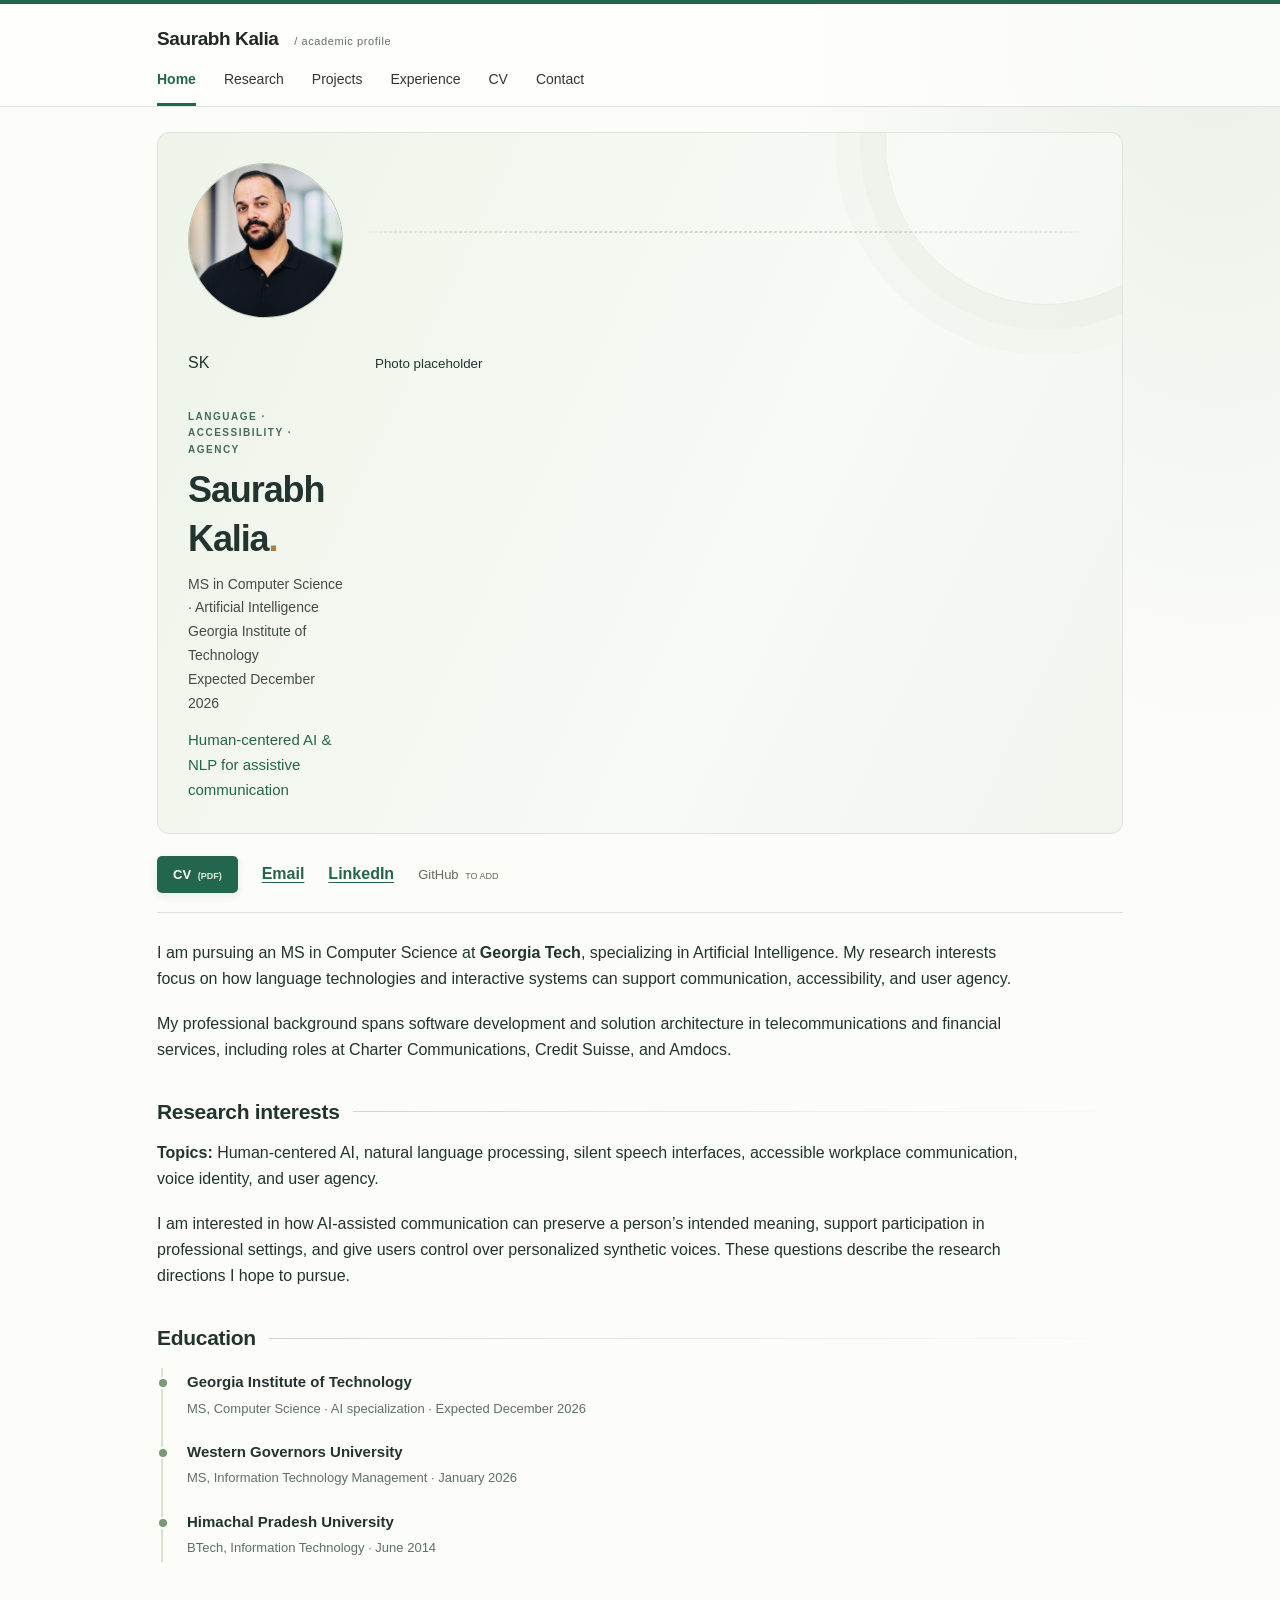
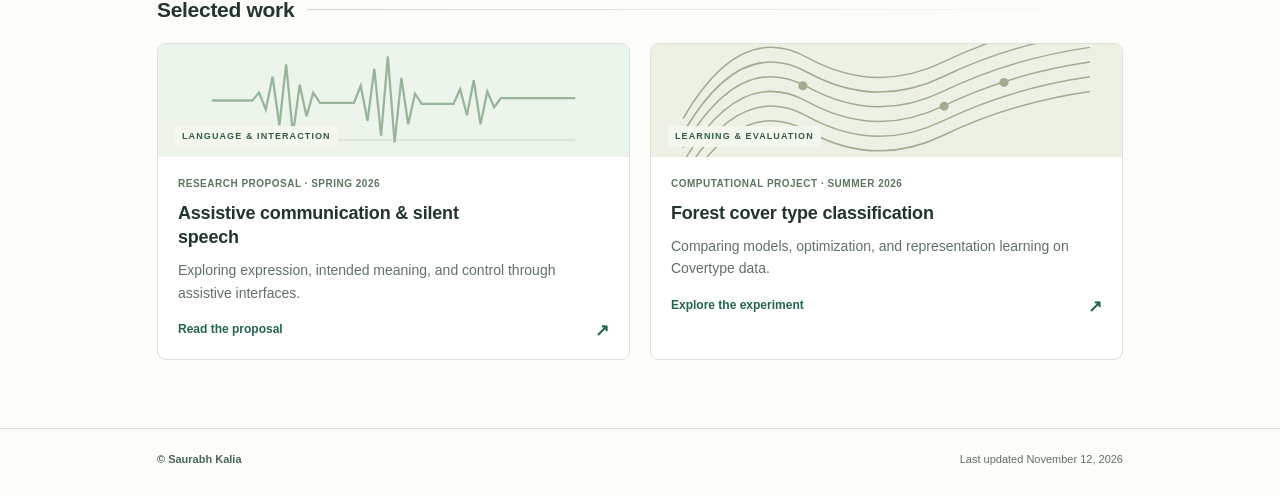
==== commit 56a926ef: "Website changes 11/13" ====
--- a/index.html
+++ b/index.html
@@ -1,9 +1,15 @@
 <!doctype html>
 <html lang="en"><head><meta charset="utf-8"><meta name="viewport" content="width=device-width, initial-scale=1"><title>Saurabh Kalia | Human-centered AI &amp; NLP</title><meta name="description" content="Saurabh Kalia’s research interests, preparation, and academic projects in human-centered AI, NLP, and assistive communication."><meta name="theme-color" content="#216855"><meta property="og:title" content="Saurabh Kalia | Human-centered AI &amp; NLP"><meta property="og:description" content="Saurabh Kalia’s research interests, preparation, and academic projects in human-centered AI, NLP, and assistive communication."><meta property="og:type" content="website"><link rel="icon" href="./assets/favicon.svg" type="image/svg+xml"><link rel="stylesheet" href="./assets/academic.css"><script src="./assets/config.js" defer></script><script src="./assets/site.js" defer></script></head>
 <body data-root="./"><a class="skip" href="#main">Skip to content</a><header><div class="shell"><a class="wordmark" href="#about">Saurabh Kalia</a><nav aria-label="Main navigation"><a href="#about" data-tab="about">Home</a><a href="#research" data-tab="research">Research</a><a href="#projects" data-tab="projects">Projects</a><a href="#experience" data-tab="experience">Experience</a><a href="#cv" data-tab="cv">CV</a><a href="#contact" data-tab="contact">Contact</a></nav></div></header><main id="main" class="shell">
-<section class="profile" aria-label="Profile overview"><div class="portrait-placeholder" role="img" aria-label="SK monogram; professional photograph placeholder"><div class="orbit" aria-hidden="true"></div><span>SK</span><small>Photo placeholder</small></div><div><div class="profile-kicker">Language · Accessibility · Agency</div><h1>Saurabh Kalia<span class="name-dot" aria-hidden="true">.</span></h1><p class="affiliation">MS in Computer Science · Artificial Intelligence<br>Georgia Institute of Technology<br>Expected December 2026</p><p class="research-line">Human-centered AI &amp; NLP for assistive communication</p></div></section>
-<div class="quick-links" aria-label="Profile links"><a href="./files/saurabh-kalia-cv.pdf" data-profile-link="cv">CV <small>(PDF)</small></a><a data-profile-link="email" hidden>Email</a><span data-contact-placeholder="email">Email <small>saurabh.kalia@yahoo.com</small></span><a data-profile-link="linkedin" hidden>LinkedIn</a><span data-contact-placeholder="linkedin">LinkedIn <small>https://linkedin.com/in/saurabhkalia</small></span></div>
-<section class="tab-panel" id="about" aria-labelledby="home-heading"><h2 class="visually-hidden" id="home-heading">About</h2><p>I am pursuing an MS in Computer Science at <strong>Georgia Tech</strong>, specializing in Artificial Intelligence. My research interests focuses on how language technologies and interactive systems can support communication, accessibility, and user agency.</p><p>My professional background spans software development and solution architecture in telecommunications and financial services, including roles at Charter Communications, Credit Suisse, and Amdocs.</p><h2>Research interests</h2><p><strong>Topics:</strong> Human-centered AI, natural language processing, silent speech interfaces, accessible workplace communication, voice identity, and user agency.</p><p>I am interested in how AI-assisted communication can preserve a person’s intended meaning, support participation in professional settings, and give users control over personalized synthetic voices. These questions describe the research directions I hope to pursue.</p><h2>Education</h2><ul class="education-list"><li><strong>Georgia Institute of Technology</strong><span>MS, Computer Science · AI specialization · Expected December 2026</span></li><li><strong>Western Governors University</strong><span>MS, Information Technology Management · January 2026</span></li><li><strong>Himachal Pradesh University</strong><span>BTech, Information Technology · June 2014</span></li></ul><h2>Selected work</h2><ul class="selected-list"><li><a class="project-card" href="projects/assistive-communication.html"><div class="card-art communication-art"><svg viewBox="0 0 320 100" aria-hidden="true"><g fill="none" stroke="currentColor" stroke-width="2" stroke-linecap="round"><path d="M0 50H35L41 43 47 58 53 29 59 72 65 18 71 80 77 36 83 64 89 43 95 52H125L131 37 137 68 143 22 149 81 155 11 161 87 167 30 173 71 179 44 185 53H213L219 40 225 63 231 32 237 71 243 42 249 56 255 48H320"/><path d="M0 85H320" opacity=".2"/></g></svg><span class="art-caption">Language &amp; interaction</span></div><div class="card-body"><span class="card-kind">Research proposal · Spring 2026</span><h3>Infrastructure of Inclusion for Speech-Impaired Persons in High-Communication Roles</h3><p>Exploring expression, intended meaning, and control through assistive interfaces.</p><span class="card-cta">Read the proposal <span aria-hidden="true">↗</span></span></div></a></li><li><a class="project-card" href="projects/forest-cover.html"><div class="card-art forest-art"><svg viewBox="0 0 320 100" aria-hidden="true"><g fill="none" stroke="currentColor" stroke-width="1.3"><path d="M-20 92Q30 5 90 38T210 42 340 3"/><path d="M-20 105Q30 18 90 51T210 55 340 16"/><path d="M-20 118Q30 31 90 64T210 68 340 29"/><path d="M-20 131Q30 44 90 77T210 81 340 42"/><path d="M-20 79Q30-8 90 25T210 29 340-10"/><path d="M-20 66Q30-21 90 12T210 16 340-23"/></g><g fill="currentColor"><circle cx="86" cy="37" r="4"/><circle cx="211" cy="55" r="4"/><circle cx="264" cy="34" r="4"/></g></svg><span class="art-caption">Learning &amp; evaluation</span></div><div class="card-body"><span class="card-kind">Computational project · Summer 2026</span><h3>Forest cover type classification</h3><p>Comparing models, optimization, and representation learning on Covertype data.</p><span class="card-cta">Explore the experiment <span aria-hidden="true">↗</span></span></div></a></li></ul></section>
-<section class="tab-panel" id="research"><h2>Research preparation.</h2><p class="lead">Developing research questions through proposals, literature review, and collaboration.</p><article class="entry"><div class="label">Research proposal</div><h3>Assistive Communication and Silent Speech Interfaces</h3><p class="meta">CS 8803 · Introduction to Research · Spring 2026</p><p>A proposal pairing acoustic-sensing eyewear with LLM-enhanced vocal re-synthesis for assistive workplace communication. Research questions address technical information exchange, perceptions of professional authority and communicative competence, and voice identity.</p><div class="entry-bottom"><a class="text-link" href="projects/assistive-communication.html">Explore project <span aria-hidden="true">↗</span></a><span class="tag">Proposed work</span></div></article><article class="entry"><div class="label">Research collaboration</div><h3>AI and Hiring</h3><p class="meta">CS 8903 · Special Problems · Spring 2026</p><p>I performed literature review and contributed to group discussions, IRB document preparation, and research-participant mock interviews for a doctoral student’s project. Mentor and further study details await confirmation and public-disclosure clearance.</p><div class="entry-bottom"><span class="tag">Details forthcoming</span></div></article><article class="entry"><div class="label">Course literature review</div><h3>AI-Mediated Second-Language Learning</h3><p class="meta">CS 6795 · Cognitive Science· Fall 2025</p><p>An interdisciplinary literature synthesis on how AI-mediated translation and summarization may reshape second-language representations. I examined cognitive load, lexical encoding, receptive–productive competence asymmetries, and neuroplasticity, and developed recommendations balancing AI assistance with cognitively demanding learning activities. The full report is forthcoming.</p><div class="entry-bottom"><span class="tag">Report forthcoming</span></div></article></section><section class="tab-panel" id="projects"><h2>Selected academic projects.</h2><p class="lead">Computational work, applied analysis, and systems planning.</p><article class="entry"><div class="label">Completed computational project</div><h3>Forest Cover Type Classification</h3><p class="meta">Summer 2026</p><p>Benchmarked Decision Trees, kNN, SVMs, and neural networks on a stratified 20,000-record Covertype sample. The project also examined optimization, regularization, clustering, and dimensionality reduction. Adam test Macro-F1 increased from 0.6193 to 0.6710 with label smoothing, as reported in my CV.</p><div class="entry-bottom"><a class="text-link" href="projects/forest-cover.html">Explore project <span aria-hidden="true">↗</span></a><span class="tag">Completed · report pending</span></div></article><article class="entry"><div class="label">In progress</div><h3>National Parks Seasonal Demand Analysis</h3><p class="meta">Fall 2026</p><p>A CSE 6242 project using 2022–2025 Recreation.gov campsite-demand data. I am responsible for data integration and modeling; a comparison of SARIMA forecasts against a seasonal naive baseline is planned. Completed components and results will be added as the work progresses.</p><div class="entry-bottom"><span class="tag">In progress</span></div></article><article class="entry"><div class="label">WGU capstone</div><h3>Data Model Modernization for Automated Reporting Analytics</h3><p class="meta">C498 Master’s Capstone · Fall 2025 · Planning and mock implementation</p><p>Developed an OBIEE-based self-service reporting plan covering semantic and dimensional models, ETL, governance, costs, risks, and a phased six-month implementation. Defined evaluation for reporting time, adoption, satisfaction, data quality, and performance. Benefits remain targets, rather than measured improvements.</p><div class="entry-bottom"><span class="tag">Planning & mock implementation</span></div></article></section><section class="tab-panel" id="experience"><h2>Professional experience.</h2><p class="lead">A background in software development and solution architecture.</p><article class="experience"><div><h3>Charter Communications</h3><p>Solutions Architect · Apr 2023–Present</p></div><p>Led technical discovery and mobile billing solution design, and validated implementations with vendors and cross-functional stakeholders.</p></article><article class="experience"><div><h3>Credit Suisse</h3><p>Software Development and Architecture Engineer · Oct 2019–Jan 2023</p></div><p>Designed and led development of a regulatory reporting application using PL/SQL, Informatica, OBIEE, and Java to automate data integration and manual handoffs.</p></article><article class="experience"><div><h3>Amdocs</h3><p>Software Developer · Dec 2014–Sep 2019</p></div><p>Developed provisioning logic in Java, PL/SQL, and shell scripts, and integrated J2EE applications with upstream ordering.</p></article><article class="experience"><div><h3>Sears Holdings India</h3><p>Software Development Intern</p></div><p>Internship details to be added.</p></article><p class="meta">See the CV for the full employment history.</p></section>
-<section class="tab-panel" id="cv"><h2>Curriculum vitae</h2><p>My CV includes education, research preparation, academic projects, professional experience, and technical skills.</p><p><a href="./files/saurabh-kalia-cv.pdf">Download CV (PDF)</a></p>	
+<section class="profile" aria-label="Profile overview"><img
+  class="profile-photo"
+  src="./assets/IMG_1234.jpg"
+  alt="Saurabh Kalia"
+  width="155"
+  height="155"
+><div class="orbit" aria-hidden="true"></div><span>SK</span><small>Photo placeholder</small></div><div><div class="profile-kicker">Language · Accessibility · Agency</div><h1>Saurabh Kalia<span class="name-dot" aria-hidden="true">.</span></h1><p class="affiliation">MS in Computer Science · Artificial Intelligence<br>Georgia Institute of Technology<br>Expected December 2026</p><p class="research-line">Human-centered AI &amp; NLP for assistive communication</p></div></section>
+<div class="quick-links" aria-label="Profile links"><a href="./files/saurabh-kalia-cv.pdf" data-profile-link="cv">CV <small>(PDF)</small></a><a data-profile-link="email" hidden>Email</a><span data-contact-placeholder="email">Email <small>to add</small></span><a data-profile-link="linkedin" hidden>LinkedIn</a><span data-contact-placeholder="linkedin">LinkedIn <small>to add</small></span><a data-profile-link="github" hidden>GitHub</a><span data-contact-placeholder="github">GitHub <small>to add</small></span></div>
+<section class="tab-panel" id="about" aria-labelledby="home-heading"><h2 class="visually-hidden" id="home-heading">About</h2><p>I am pursuing an MS in Computer Science at <strong>Georgia Tech</strong>, specializing in Artificial Intelligence. My research interests focus on how language technologies and interactive systems can support communication, accessibility, and user agency.</p><p>My professional background spans software development and solution architecture in telecommunications and financial services, including roles at Charter Communications, Credit Suisse, and Amdocs.</p><h2>Research interests</h2><p><strong>Topics:</strong> Human-centered AI, natural language processing, silent speech interfaces, accessible workplace communication, voice identity, and user agency.</p><p>I am interested in how AI-assisted communication can preserve a person’s intended meaning, support participation in professional settings, and give users control over personalized synthetic voices. These questions describe the research directions I hope to pursue.</p><h2>Education</h2><ul class="education-list"><li><strong>Georgia Institute of Technology</strong><span>MS, Computer Science · AI specialization · Expected December 2026</span></li><li><strong>Western Governors University</strong><span>MS, Information Technology Management · January 2026</span></li><li><strong>Himachal Pradesh University</strong><span>BTech, Information Technology · June 2014</span></li></ul><h2>Selected work</h2><ul class="selected-list"><li><a class="project-card" href="projects/assistive-communication.html"><div class="card-art communication-art"><svg viewBox="0 0 320 100" aria-hidden="true"><g fill="none" stroke="currentColor" stroke-width="2" stroke-linecap="round"><path d="M0 50H35L41 43 47 58 53 29 59 72 65 18 71 80 77 36 83 64 89 43 95 52H125L131 37 137 68 143 22 149 81 155 11 161 87 167 30 173 71 179 44 185 53H213L219 40 225 63 231 32 237 71 243 42 249 56 255 48H320"/><path d="M0 85H320" opacity=".2"/></g></svg><span class="art-caption">Language &amp; interaction</span></div><div class="card-body"><span class="card-kind">Research proposal · Spring 2026</span><h3>Assistive communication &amp; silent speech</h3><p>Exploring expression, intended meaning, and control through assistive interfaces.</p><span class="card-cta">Read the proposal <span aria-hidden="true">↗</span></span></div></a></li><li><a class="project-card" href="projects/forest-cover.html"><div class="card-art forest-art"><svg viewBox="0 0 320 100" aria-hidden="true"><g fill="none" stroke="currentColor" stroke-width="1.3"><path d="M-20 92Q30 5 90 38T210 42 340 3"/><path d="M-20 105Q30 18 90 51T210 55 340 16"/><path d="M-20 118Q30 31 90 64T210 68 340 29"/><path d="M-20 131Q30 44 90 77T210 81 340 42"/><path d="M-20 79Q30-8 90 25T210 29 340-10"/><path d="M-20 66Q30-21 90 12T210 16 340-23"/></g><g fill="currentColor"><circle cx="86" cy="37" r="4"/><circle cx="211" cy="55" r="4"/><circle cx="264" cy="34" r="4"/></g></svg><span class="art-caption">Learning &amp; evaluation</span></div><div class="card-body"><span class="card-kind">Computational project · Summer 2026</span><h3>Forest cover type classification</h3><p>Comparing models, optimization, and representation learning on Covertype data.</p><span class="card-cta">Explore the experiment <span aria-hidden="true">↗</span></span></div></a></li></ul></section>
+<section class="tab-panel" id="research"><h2>Research preparation.</h2><p class="lead">Developing research questions through proposals, literature review, and collaboration.</p><article class="entry"><div class="label">Research proposal</div><h3>Assistive Communication and Silent Speech Interfaces</h3><p class="meta">CS 8803 · Introduction to Research · Spring 2026</p><p>A proposal pairing acoustic-sensing eyewear with LLM-enhanced vocal re-synthesis for assistive workplace communication. Research questions address technical information exchange, perceptions of professional authority and communicative competence, and voice identity.</p><div class="entry-bottom"><a class="text-link" href="projects/assistive-communication.html">Explore project <span aria-hidden="true">↗</span></a><span class="tag">Proposed work</span></div></article><article class="entry"><div class="label">Research collaboration</div><h3>AI and Hiring</h3><p class="meta">CS 8903 · Special Problems · Spring 2026</p><p>I performed literature review and contributed to group discussions, IRB document preparation, and research-participant mock interviews for a doctoral student’s project. Mentor and further study details await confirmation and public-disclosure clearance.</p><div class="entry-bottom"><span class="tag">Details forthcoming</span></div></article><article class="entry"><div class="label">Course literature review</div><h3>AI-Mediated Second-Language Learning</h3><p class="meta">CS 6795 · Fall 2025</p><p>An interdisciplinary literature synthesis on how AI-mediated translation and summarization may reshape second-language representations. I examined cognitive load, lexical encoding, receptive–productive competence asymmetries, and neuroplasticity, and developed recommendations balancing AI assistance with cognitively demanding learning activities. The full report is forthcoming.</p><div class="entry-bottom"><span class="tag">Report forthcoming</span></div></article></section><section class="tab-panel" id="projects"><h2>Selected academic projects.</h2><p class="lead">Computational work, applied analysis, and systems planning.</p><article class="entry"><div class="label">Completed computational project</div><h3>Forest Cover Type Classification</h3><p class="meta">Summer 2026</p><p>Benchmarked Decision Trees, kNN, SVMs, and neural networks on a stratified 20,000-record Covertype sample. The project also examined optimization, regularization, clustering, and dimensionality reduction. Adam test Macro-F1 increased from 0.6193 to 0.6710 with label smoothing, as reported in my CV.</p><div class="entry-bottom"><a class="text-link" href="projects/forest-cover.html">Explore project <span aria-hidden="true">↗</span></a><span class="tag">Completed · report pending</span></div></article><article class="entry"><div class="label">In progress</div><h3>National Parks Seasonal Demand Analysis</h3><p class="meta">Fall 2026</p><p>A CSE 6242 project using 2022–2025 Recreation.gov campsite-demand data. I am responsible for data integration and modeling; a comparison of SARIMA forecasts against a seasonal naive baseline is planned. Completed components and results will be added as the work progresses.</p><div class="entry-bottom"><span class="tag">In progress</span></div></article><article class="entry"><div class="label">WGU capstone</div><h3>Data Model Modernization for Automated Reporting Analytics</h3><p class="meta">C498 Master’s Capstone · Fall 2025 · Planning and mock implementation</p><p>Developed an OBIEE-based self-service reporting plan covering semantic and dimensional models, ETL, governance, costs, risks, and a phased six-month implementation. Defined evaluation for reporting time, adoption, satisfaction, data quality, and performance. Benefits remain targets, rather than measured improvements.</p><div class="entry-bottom"><span class="tag">Planning & mock implementation</span></div></article></section><section class="tab-panel" id="experience"><h2>Professional experience.</h2><p class="lead">A background in software development and solution architecture.</p><article class="experience"><div><h3>Charter Communications</h3><p>Solutions Architect · Apr 2023–Present</p></div><p>Led technical discovery and mobile billing solution design, and validated implementations with vendors and cross-functional stakeholders.</p></article><article class="experience"><div><h3>Credit Suisse</h3><p>Software Development and Architecture Engineer · Oct 2019–Jan 2023</p></div><p>Designed and led development of a regulatory reporting application using PL/SQL, Informatica, OBIEE, and Java to automate data integration and manual handoffs.</p></article><article class="experience"><div><h3>Amdocs</h3><p>Software Developer · Dec 2014–Sep 2019</p></div><p>Developed provisioning logic in Java, PL/SQL, and shell scripts, and integrated J2EE applications with upstream ordering.</p></article><article class="experience"><div><h3>Sears Holdings India</h3><p>Software Development Intern</p></div><p>Internship details to be added.</p></article><p class="meta">See the CV for the full employment history.</p></section>
+<section class="tab-panel" id="cv"><h2>Curriculum vitae</h2><p>My CV includes education, research preparation, academic projects, professional experience, and technical skills.</p><p><a href="./files/saurabh-kalia-cv.pdf">Download CV (PDF)</a></p><p class="meta">The current PDF contains contact placeholders. A finalized copy will replace the document at this same address.</p></section>
 <section class="tab-panel" id="contact"><h2>Contact</h2><p>I welcome conversations with prospective advisors and collaborators working on human-centered AI, NLP, and assistive communication.</p><dl class="contact-list"><div><dt>Email</dt><dd><a data-profile-link="email" hidden>Email me</a><span data-contact-placeholder="email">Professional email to be added</span></dd></div><div><dt>LinkedIn</dt><dd><a data-profile-link="linkedin" hidden>LinkedIn profile</a><span data-contact-placeholder="linkedin">Profile link to be added</span></dd></div><div><dt>GitHub</dt><dd><a data-profile-link="github" hidden>GitHub profile</a><span data-contact-placeholder="github">Repository profile to be added</span></dd></div></dl></section></main><footer><div class="shell footer-inner"><span>© Saurabh Kalia</span><span>Last updated <span data-updated>November 12, 2026</span></span></div></footer></body></html>
--- a/assets/academic.css
+++ b/assets/academic.css
@@ -18,4 +18,14 @@
 @media(max-width:600px){.wordmark:after{font-size:9px;margin-left:9px}nav{gap:18px}.profile{margin-top:19px;padding:22px 18px;grid-template-columns:90px 1fr;gap:22px;border-radius:9px}.portrait-placeholder{height:90px}.portrait-placeholder span{font-size:31px}.portrait-placeholder small{font-size:7px}.orbit{inset:-6px}.profile h1{font-size:27px;letter-spacing:-.6px}.profile-kicker{font-size:8px;line-height:1.6;letter-spacing:.7px}.affiliation{font-size:12px}.research-line{font-size:12px;line-height:1.6;margin-top:10px}.quick-links{gap:16px;margin-top:18px}.quick-links>span{font-size:11px}.selected-list{grid-template-columns:1fr;gap:16px}.card-art{height:95px}.card-body{padding:17px 18px}.entry{padding:19px}.project-hero h1{font-size:28px}}
 @media(max-width:360px){.profile{grid-template-columns:1fr}.portrait-placeholder{width:90px}.profile h1{font-size:28px}}
 @media(prefers-reduced-motion:reduce){.tab-panel{animation:none}nav a,.project-card{transition:none}.project-card:hover,.project-card:focus-visible{transform:none}}
-@media print{body{background:white}.profile{background:white;padding:0;border:0}.profile:after{display:none}.profile h1{font-size:27pt}.selected-list{display:block}.project-card{border:0}.card-art{display:none}.entry{background:white;border:0}.profile-kicker{display:none}.tab-panel{animation:none}}
+@media print{body{background:white}.profile{background:white;padding:0;border:0}.profile:after{display:none}.profile h1{font-size:27pt}.selected-list{display:block}.project-card{border:0}.card-art{display:none}.entry{background:white;border:0}.profile-kicker{display:none}.tab-panel{animation:none}}
+.profile-photo {
+  display: block;
+  width: 100%;
+  max-width: 155px;
+  height: auto;
+  aspect-ratio: 1;
+  object-fit: cover;
+  border: 1px solid #b7c9b2;
+  border-radius: 50%;
+}
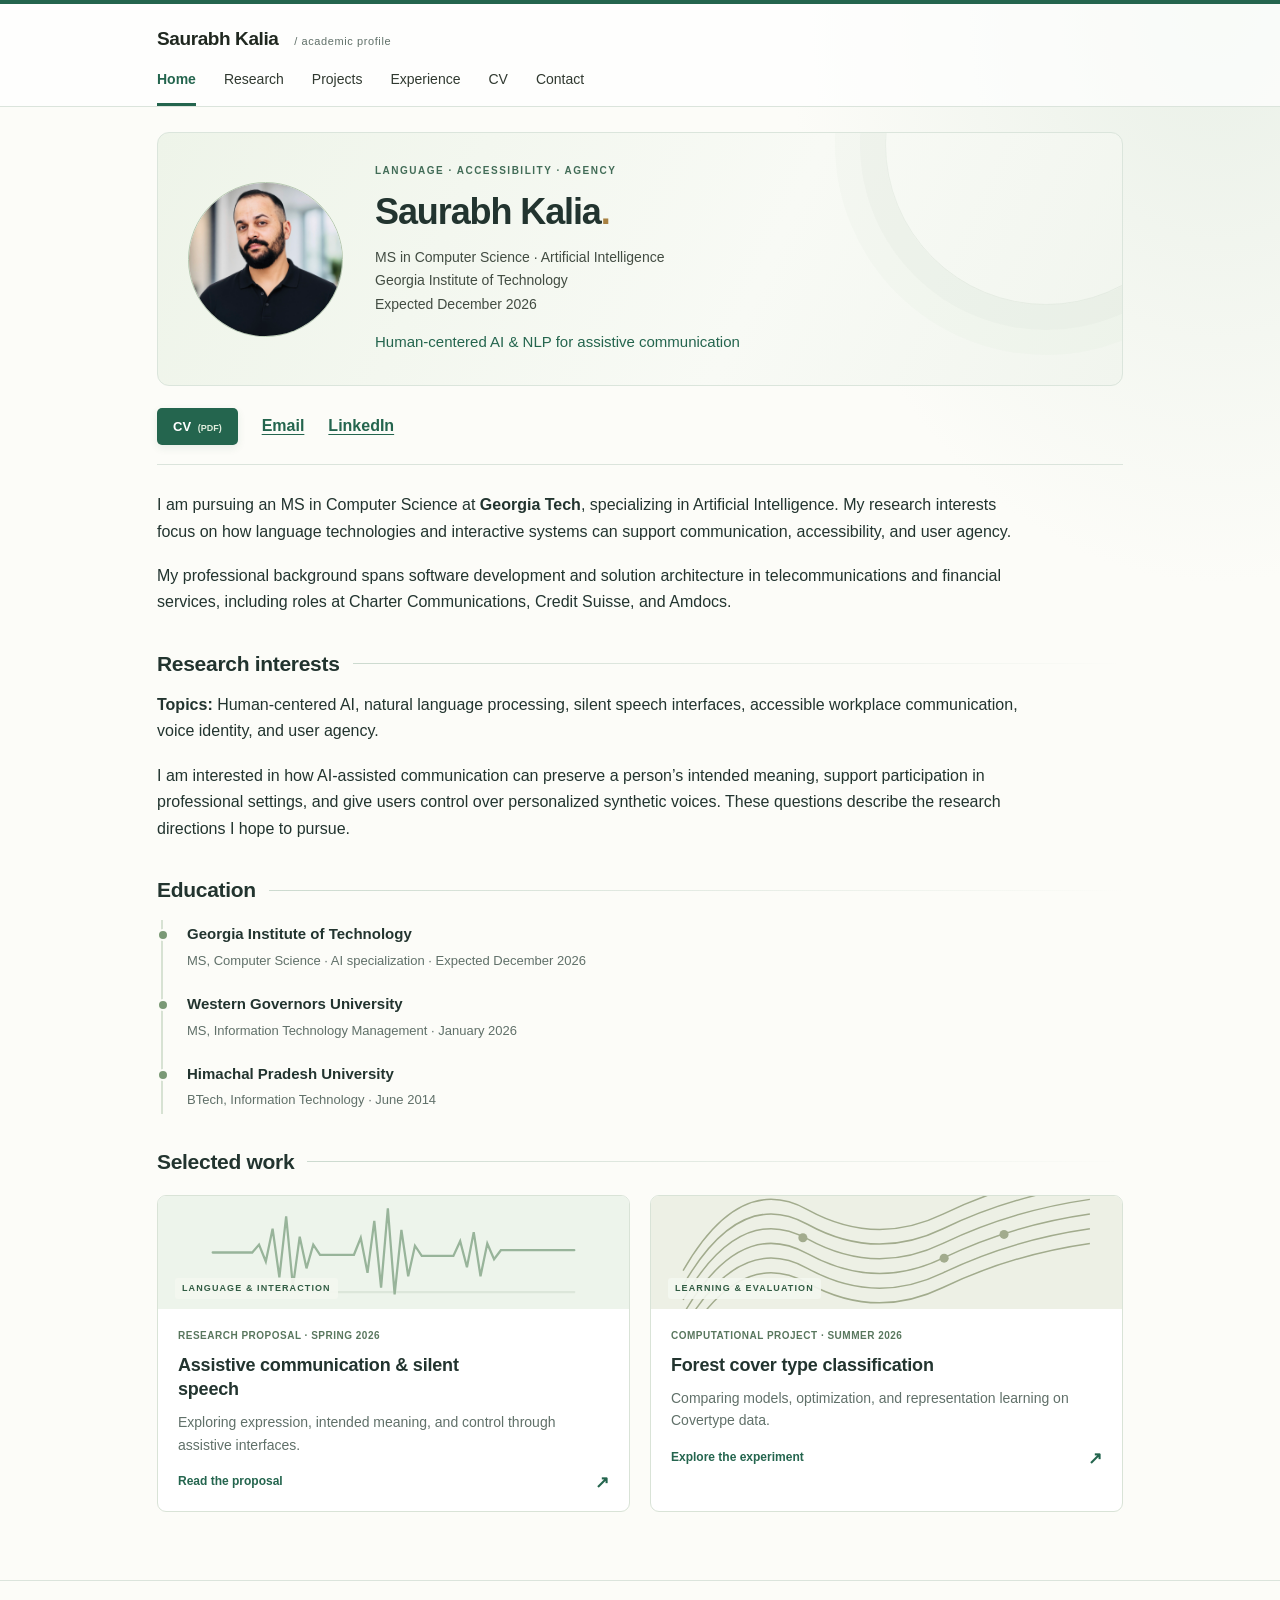
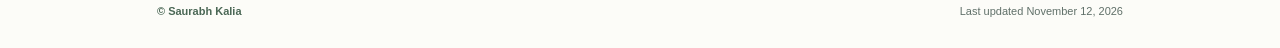
==== commit 5685691a: "Website changes 11/13 v2" ====
--- a/index.html
+++ b/index.html
@@ -7,9 +7,9 @@
   alt="Saurabh Kalia"
   width="155"
   height="155"
-><div class="orbit" aria-hidden="true"></div><span>SK</span><small>Photo placeholder</small></div><div><div class="profile-kicker">Language · Accessibility · Agency</div><h1>Saurabh Kalia<span class="name-dot" aria-hidden="true">.</span></h1><p class="affiliation">MS in Computer Science · Artificial Intelligence<br>Georgia Institute of Technology<br>Expected December 2026</p><p class="research-line">Human-centered AI &amp; NLP for assistive communication</p></div></section>
-<div class="quick-links" aria-label="Profile links"><a href="./files/saurabh-kalia-cv.pdf" data-profile-link="cv">CV <small>(PDF)</small></a><a data-profile-link="email" hidden>Email</a><span data-contact-placeholder="email">Email <small>to add</small></span><a data-profile-link="linkedin" hidden>LinkedIn</a><span data-contact-placeholder="linkedin">LinkedIn <small>to add</small></span><a data-profile-link="github" hidden>GitHub</a><span data-contact-placeholder="github">GitHub <small>to add</small></span></div>
+></div><div><div class="profile-kicker">Language · Accessibility · Agency</div><h1>Saurabh Kalia<span class="name-dot" aria-hidden="true">.</span></h1><p class="affiliation">MS in Computer Science · Artificial Intelligence<br>Georgia Institute of Technology<br>Expected December 2026</p><p class="research-line">Human-centered AI &amp; NLP for assistive communication</p></div></section>
+<div class="quick-links" aria-label="Profile links"><a href="./files/saurabh-kalia-cv.pdf" data-profile-link="cv">CV <small>(PDF)</small></a><a data-profile-link="email" hidden>Email</a><span data-contact-placeholder="email">Email <small>to add</small></span><a data-profile-link="linkedin" target="_blank" rel="noopener" hidden>LinkedIn</a><span data-contact-placeholder="linkedin">LinkedIn <small>to add</small></span><a data-profile-link="github" hidden>GitHub</a></div>
 <section class="tab-panel" id="about" aria-labelledby="home-heading"><h2 class="visually-hidden" id="home-heading">About</h2><p>I am pursuing an MS in Computer Science at <strong>Georgia Tech</strong>, specializing in Artificial Intelligence. My research interests focus on how language technologies and interactive systems can support communication, accessibility, and user agency.</p><p>My professional background spans software development and solution architecture in telecommunications and financial services, including roles at Charter Communications, Credit Suisse, and Amdocs.</p><h2>Research interests</h2><p><strong>Topics:</strong> Human-centered AI, natural language processing, silent speech interfaces, accessible workplace communication, voice identity, and user agency.</p><p>I am interested in how AI-assisted communication can preserve a person’s intended meaning, support participation in professional settings, and give users control over personalized synthetic voices. These questions describe the research directions I hope to pursue.</p><h2>Education</h2><ul class="education-list"><li><strong>Georgia Institute of Technology</strong><span>MS, Computer Science · AI specialization · Expected December 2026</span></li><li><strong>Western Governors University</strong><span>MS, Information Technology Management · January 2026</span></li><li><strong>Himachal Pradesh University</strong><span>BTech, Information Technology · June 2014</span></li></ul><h2>Selected work</h2><ul class="selected-list"><li><a class="project-card" href="projects/assistive-communication.html"><div class="card-art communication-art"><svg viewBox="0 0 320 100" aria-hidden="true"><g fill="none" stroke="currentColor" stroke-width="2" stroke-linecap="round"><path d="M0 50H35L41 43 47 58 53 29 59 72 65 18 71 80 77 36 83 64 89 43 95 52H125L131 37 137 68 143 22 149 81 155 11 161 87 167 30 173 71 179 44 185 53H213L219 40 225 63 231 32 237 71 243 42 249 56 255 48H320"/><path d="M0 85H320" opacity=".2"/></g></svg><span class="art-caption">Language &amp; interaction</span></div><div class="card-body"><span class="card-kind">Research proposal · Spring 2026</span><h3>Assistive communication &amp; silent speech</h3><p>Exploring expression, intended meaning, and control through assistive interfaces.</p><span class="card-cta">Read the proposal <span aria-hidden="true">↗</span></span></div></a></li><li><a class="project-card" href="projects/forest-cover.html"><div class="card-art forest-art"><svg viewBox="0 0 320 100" aria-hidden="true"><g fill="none" stroke="currentColor" stroke-width="1.3"><path d="M-20 92Q30 5 90 38T210 42 340 3"/><path d="M-20 105Q30 18 90 51T210 55 340 16"/><path d="M-20 118Q30 31 90 64T210 68 340 29"/><path d="M-20 131Q30 44 90 77T210 81 340 42"/><path d="M-20 79Q30-8 90 25T210 29 340-10"/><path d="M-20 66Q30-21 90 12T210 16 340-23"/></g><g fill="currentColor"><circle cx="86" cy="37" r="4"/><circle cx="211" cy="55" r="4"/><circle cx="264" cy="34" r="4"/></g></svg><span class="art-caption">Learning &amp; evaluation</span></div><div class="card-body"><span class="card-kind">Computational project · Summer 2026</span><h3>Forest cover type classification</h3><p>Comparing models, optimization, and representation learning on Covertype data.</p><span class="card-cta">Explore the experiment <span aria-hidden="true">↗</span></span></div></a></li></ul></section>
-<section class="tab-panel" id="research"><h2>Research preparation.</h2><p class="lead">Developing research questions through proposals, literature review, and collaboration.</p><article class="entry"><div class="label">Research proposal</div><h3>Assistive Communication and Silent Speech Interfaces</h3><p class="meta">CS 8803 · Introduction to Research · Spring 2026</p><p>A proposal pairing acoustic-sensing eyewear with LLM-enhanced vocal re-synthesis for assistive workplace communication. Research questions address technical information exchange, perceptions of professional authority and communicative competence, and voice identity.</p><div class="entry-bottom"><a class="text-link" href="projects/assistive-communication.html">Explore project <span aria-hidden="true">↗</span></a><span class="tag">Proposed work</span></div></article><article class="entry"><div class="label">Research collaboration</div><h3>AI and Hiring</h3><p class="meta">CS 8903 · Special Problems · Spring 2026</p><p>I performed literature review and contributed to group discussions, IRB document preparation, and research-participant mock interviews for a doctoral student’s project. Mentor and further study details await confirmation and public-disclosure clearance.</p><div class="entry-bottom"><span class="tag">Details forthcoming</span></div></article><article class="entry"><div class="label">Course literature review</div><h3>AI-Mediated Second-Language Learning</h3><p class="meta">CS 6795 · Fall 2025</p><p>An interdisciplinary literature synthesis on how AI-mediated translation and summarization may reshape second-language representations. I examined cognitive load, lexical encoding, receptive–productive competence asymmetries, and neuroplasticity, and developed recommendations balancing AI assistance with cognitively demanding learning activities. The full report is forthcoming.</p><div class="entry-bottom"><span class="tag">Report forthcoming</span></div></article></section><section class="tab-panel" id="projects"><h2>Selected academic projects.</h2><p class="lead">Computational work, applied analysis, and systems planning.</p><article class="entry"><div class="label">Completed computational project</div><h3>Forest Cover Type Classification</h3><p class="meta">Summer 2026</p><p>Benchmarked Decision Trees, kNN, SVMs, and neural networks on a stratified 20,000-record Covertype sample. The project also examined optimization, regularization, clustering, and dimensionality reduction. Adam test Macro-F1 increased from 0.6193 to 0.6710 with label smoothing, as reported in my CV.</p><div class="entry-bottom"><a class="text-link" href="projects/forest-cover.html">Explore project <span aria-hidden="true">↗</span></a><span class="tag">Completed · report pending</span></div></article><article class="entry"><div class="label">In progress</div><h3>National Parks Seasonal Demand Analysis</h3><p class="meta">Fall 2026</p><p>A CSE 6242 project using 2022–2025 Recreation.gov campsite-demand data. I am responsible for data integration and modeling; a comparison of SARIMA forecasts against a seasonal naive baseline is planned. Completed components and results will be added as the work progresses.</p><div class="entry-bottom"><span class="tag">In progress</span></div></article><article class="entry"><div class="label">WGU capstone</div><h3>Data Model Modernization for Automated Reporting Analytics</h3><p class="meta">C498 Master’s Capstone · Fall 2025 · Planning and mock implementation</p><p>Developed an OBIEE-based self-service reporting plan covering semantic and dimensional models, ETL, governance, costs, risks, and a phased six-month implementation. Defined evaluation for reporting time, adoption, satisfaction, data quality, and performance. Benefits remain targets, rather than measured improvements.</p><div class="entry-bottom"><span class="tag">Planning & mock implementation</span></div></article></section><section class="tab-panel" id="experience"><h2>Professional experience.</h2><p class="lead">A background in software development and solution architecture.</p><article class="experience"><div><h3>Charter Communications</h3><p>Solutions Architect · Apr 2023–Present</p></div><p>Led technical discovery and mobile billing solution design, and validated implementations with vendors and cross-functional stakeholders.</p></article><article class="experience"><div><h3>Credit Suisse</h3><p>Software Development and Architecture Engineer · Oct 2019–Jan 2023</p></div><p>Designed and led development of a regulatory reporting application using PL/SQL, Informatica, OBIEE, and Java to automate data integration and manual handoffs.</p></article><article class="experience"><div><h3>Amdocs</h3><p>Software Developer · Dec 2014–Sep 2019</p></div><p>Developed provisioning logic in Java, PL/SQL, and shell scripts, and integrated J2EE applications with upstream ordering.</p></article><article class="experience"><div><h3>Sears Holdings India</h3><p>Software Development Intern</p></div><p>Internship details to be added.</p></article><p class="meta">See the CV for the full employment history.</p></section>
-<section class="tab-panel" id="cv"><h2>Curriculum vitae</h2><p>My CV includes education, research preparation, academic projects, professional experience, and technical skills.</p><p><a href="./files/saurabh-kalia-cv.pdf">Download CV (PDF)</a></p><p class="meta">The current PDF contains contact placeholders. A finalized copy will replace the document at this same address.</p></section>
-<section class="tab-panel" id="contact"><h2>Contact</h2><p>I welcome conversations with prospective advisors and collaborators working on human-centered AI, NLP, and assistive communication.</p><dl class="contact-list"><div><dt>Email</dt><dd><a data-profile-link="email" hidden>Email me</a><span data-contact-placeholder="email">Professional email to be added</span></dd></div><div><dt>LinkedIn</dt><dd><a data-profile-link="linkedin" hidden>LinkedIn profile</a><span data-contact-placeholder="linkedin">Profile link to be added</span></dd></div><div><dt>GitHub</dt><dd><a data-profile-link="github" hidden>GitHub profile</a><span data-contact-placeholder="github">Repository profile to be added</span></dd></div></dl></section></main><footer><div class="shell footer-inner"><span>© Saurabh Kalia</span><span>Last updated <span data-updated>November 12, 2026</span></span></div></footer></body></html>+<section class="tab-panel" id="research"><h2>Research preparation.</h2><p class="lead">Developing research questions through proposals, literature review, and collaboration.</p><article class="entry"><div class="label">Research proposal</div><h3>Assistive Communication and Silent Speech Interfaces</h3><p class="meta">CS 8803 · Introduction to Research · Spring 2026</p><p>A proposal pairing acoustic-sensing eyewear with LLM-enhanced vocal re-synthesis for assistive workplace communication. Research questions address technical information exchange, perceptions of professional authority and communicative competence, and voice identity.</p><div class="entry-bottom"><a class="text-link" href="projects/assistive-communication.html">Explore project <span aria-hidden="true">↗</span></a><span class="tag">Proposed work</span></div></article><article class="entry"><div class="label">Research collaboration</div><h3>AI and Hiring</h3><p class="meta">CS 8903 · Special Problems · Spring 2026</p><p>I performed literature review and contributed to group discussions, IRB document preparation, and research-participant mock interviews for a doctoral student’s project. Mentor and further study details await confirmation and public-disclosure clearance.</p><div class="entry-bottom"><span class="tag">Details forthcoming</span></div></article><article class="entry"><div class="label">Course literature review</div><h3>AI-Mediated Second-Language Learning</h3><p class="meta">CS 6795 · Fall 2025</p><p>An interdisciplinary literature synthesis on how AI-mediated translation and summarization may reshape second-language representations. I examined cognitive load, lexical encoding, receptive–productive competence asymmetries, and neuroplasticity, and developed recommendations balancing AI assistance with cognitively demanding learning activities. The full report is forthcoming.</p><div class="entry-bottom"><span class="tag">Report forthcoming</span></div></article></section><section class="tab-panel" id="projects"><h2>Selected academic projects.</h2><p class="lead">Computational work, applied analysis, and systems planning.</p><article class="entry"><div class="label">Completed computational project</div><h3>Forest Cover Type Classification</h3><p class="meta">Summer 2026</p><p>Benchmarked Decision Trees, kNN, SVMs, and neural networks on a stratified 20,000-record Covertype sample. The project also examined optimization, regularization, clustering, and dimensionality reduction. Adam test Macro-F1 increased from 0.6193 to 0.6710 with label smoothing, as reported in my CV.</p><div class="entry-bottom"><a class="text-link" href="projects/forest-cover.html">Explore project <span aria-hidden="true">↗</span></a><span class="tag">Completed · report pending</span></div></article><article class="entry"><div class="label">In progress</div><h3>National Parks Seasonal Demand Analysis</h3><p class="meta">Fall 2026</p><p>A CSE 6242 project using 2022–2025 Recreation.gov campsite-demand data. I am responsible for data integration and modeling; a comparison of SARIMA forecasts against a seasonal naive baseline is planned. Completed components and results will be added as the work progresses.</p><div class="entry-bottom"><span class="tag">In progress</span></div></article><article class="entry"><div class="label">WGU capstone</div><h3>Data Model Modernization for Automated Reporting Analytics</h3><p class="meta">C498 Master’s Capstone · Fall 2025 · Planning and mock implementation</p><p>Developed an OBIEE-based self-service reporting plan covering semantic and dimensional models, ETL, governance, costs, risks, and a phased six-month implementation. Defined evaluation for reporting time, adoption, satisfaction, data quality, and performance. Benefits remain targets, rather than measured improvements.</p><div class="entry-bottom"><span class="tag">Planning & mock implementation</span></div></article></section><section class="tab-panel" id="experience"><h2>Professional experience.</h2><p class="lead">A background in software development and solution architecture.</p><article class="experience"><div><h3>Charter Communications</h3><p>Solutions Architect · Apr 2023–Present</p></div><p>Led technical discovery and mobile billing solution design, and validated implementations with vendors and cross-functional stakeholders.</p></article><article class="experience"><div><h3>Credit Suisse</h3><p>Software Development and Architecture Engineer · Oct 2019–Jan 2023</p></div><p>Designed and led development of a regulatory reporting application using PL/SQL, Informatica, OBIEE, and Java to automate data integration and manual handoffs.</p></article><article class="experience"><div><h3>Amdocs</h3><p>Software Developer · Dec 2014–Sep 2019</p></div><p>Developed provisioning logic in Java, PL/SQL, and shell scripts, and integrated J2EE applications with upstream ordering.</p></article><p class="meta">See the CV for the full employment history.</p></section>
+<section class="tab-panel" id="cv"><h2>Curriculum vitae</h2><p>My CV includes education, research preparation, academic projects, professional experience, and technical skills.</p><p><a href="./files/saurabh-kalia-cv.pdf">Download CV (PDF)</a></p></section>
+<section class="tab-panel" id="contact"><h2>Contact</h2><p>I welcome conversations with prospective advisors and collaborators working on human-centered AI, NLP, and assistive communication.</p><dl class="contact-list"><div><dt>Email</dt><dd><a data-profile-link="email" hidden>Email me</a><span data-contact-placeholder="email">Professional email to be added</span></dd></div><div><dt>LinkedIn</dt><dd><a data-profile-link="linkedin" hidden>LinkedIn profile</a><span data-contact-placeholder="linkedin">Profile link to be added</span></dd></div></dl></section></main><footer><div class="shell footer-inner"><span>© Saurabh Kalia</span><span>Last updated <span data-updated>November 12, 2026</span></span></div></footer></body></html>
